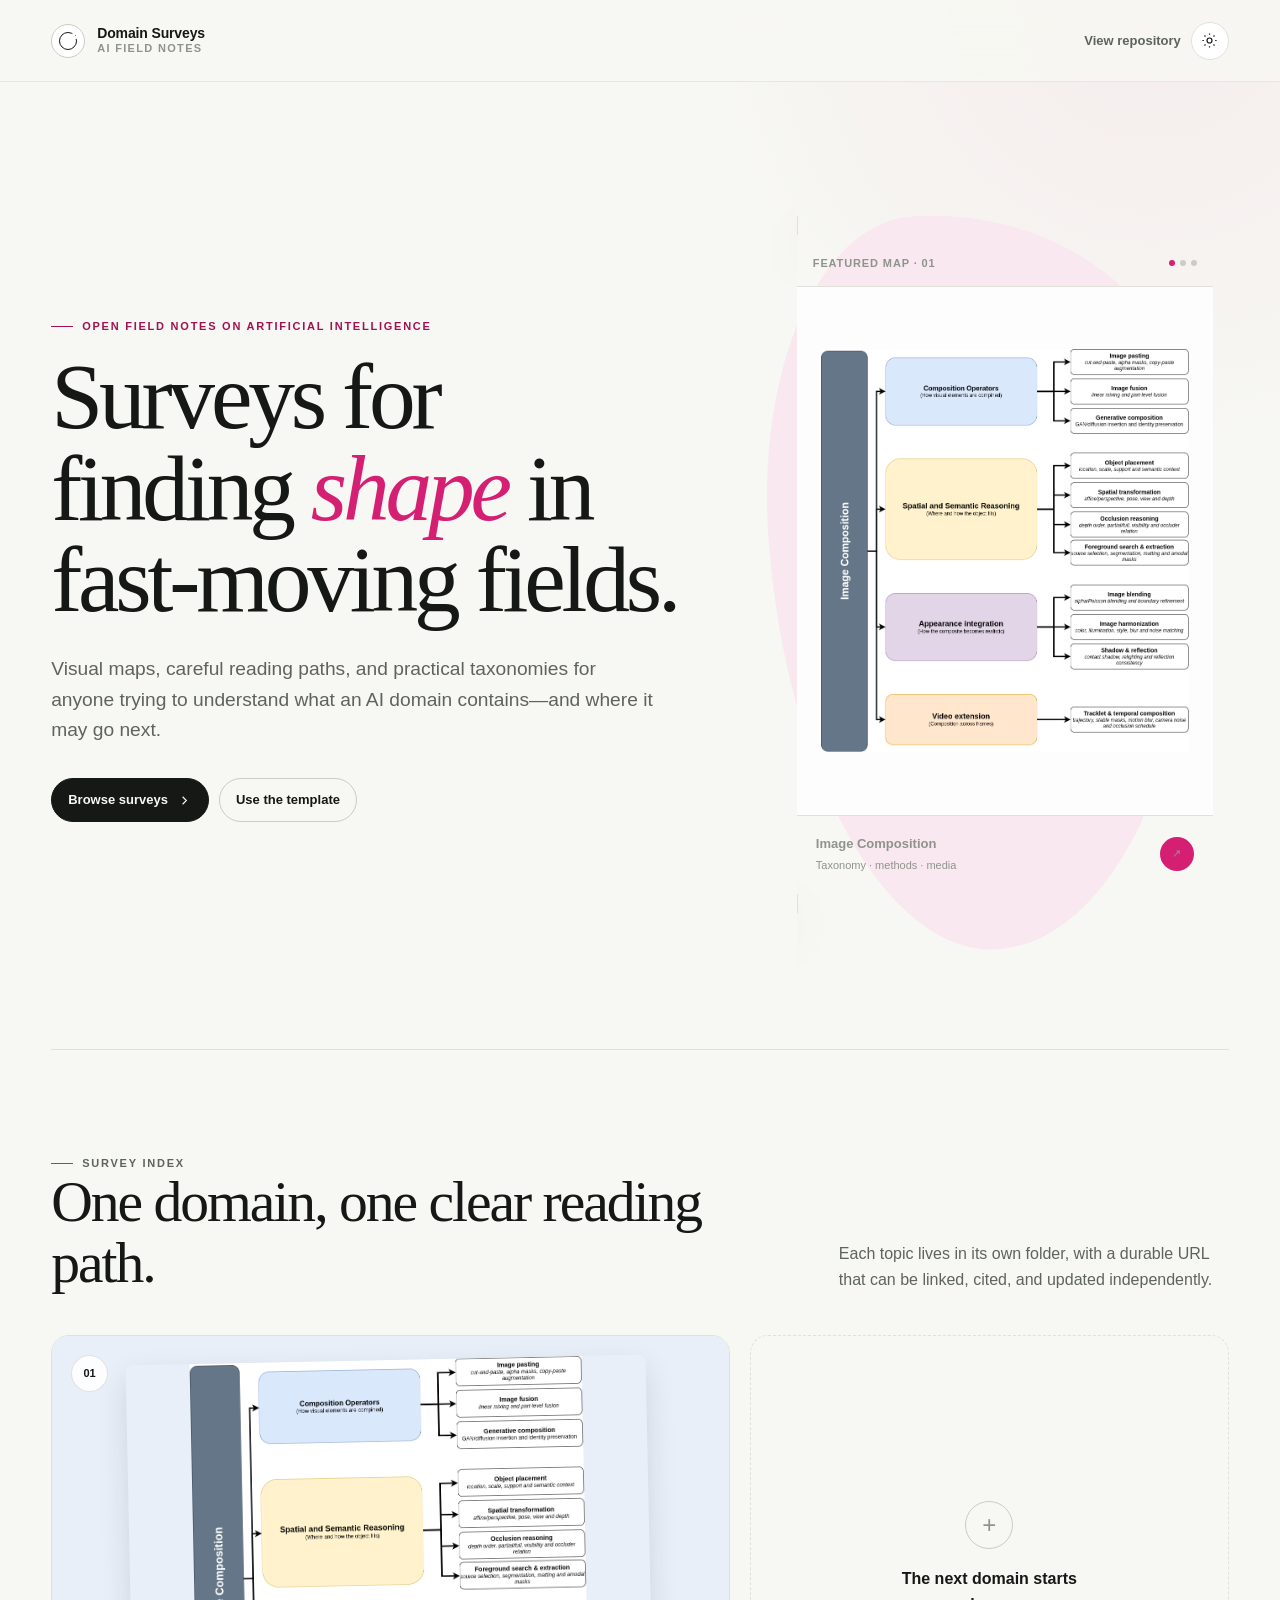
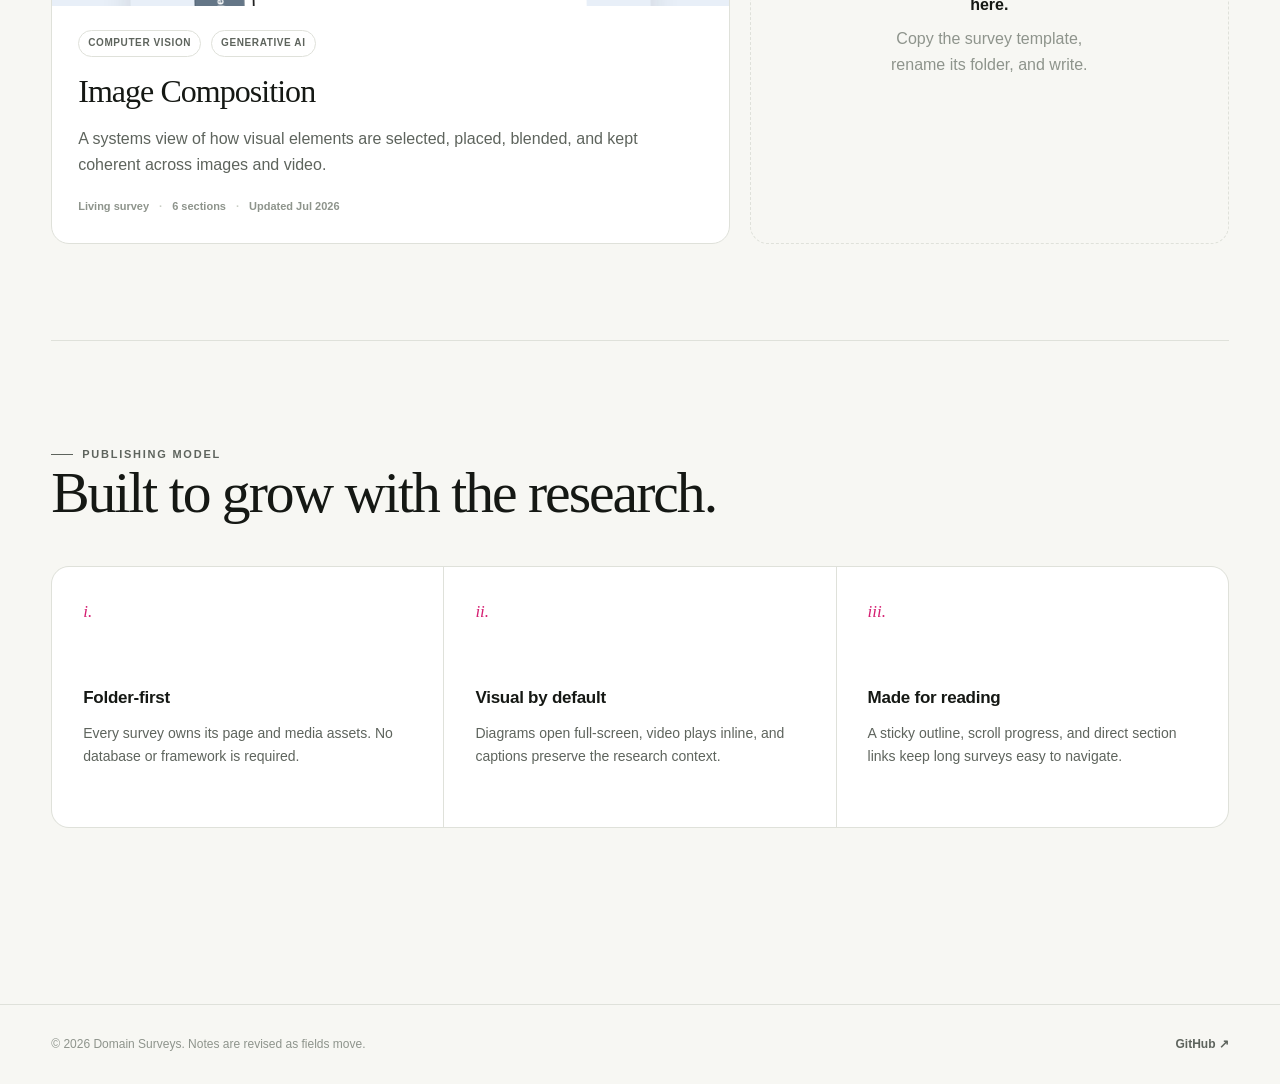
==== index.html @ 639c8f24 "Build visual survey site with GitHub Pages" ====
<!doctype html>
<html lang="en">
  <head>
    <meta charset="utf-8" />
    <meta name="viewport" content="width=device-width, initial-scale=1" />
    <meta
      name="description"
      content="Living visual surveys of fast-moving fields in artificial intelligence."
    />
    <meta name="theme-color" content="#f7f7f3" />
    <title>Domain Surveys — Visual field notes on AI</title>
    <link rel="icon" href="./assets/favicon.svg" type="image/svg+xml" />
    <link rel="stylesheet" href="./assets/styles.css" />
    <script>
      (() => {
        const saved = localStorage.getItem("domain-surveys-theme");
        const theme =
          saved || (matchMedia("(prefers-color-scheme: dark)").matches ? "dark" : "light");
        document.documentElement.dataset.theme = theme;
      })();
    </script>
  </head>
  <body>
    <a class="skip-link" href="#main">Skip to content</a>

    <header class="site-header">
      <a class="brand" href="./" aria-label="Domain Surveys home">
        <span class="brand-mark" aria-hidden="true"></span>
        <span class="brand-copy">
          <span>Domain Surveys</span>
          <span>AI field notes</span>
        </span>
      </a>
      <div class="header-actions">
        <a
          class="header-link"
          href="https://github.com/khengyun/domain-surveys"
          target="_blank"
          rel="noreferrer"
          >View repository</a
        >
        <button class="icon-button" type="button" data-theme-toggle aria-label="Switch theme">
          <svg
            class="theme-icon-sun"
            aria-hidden="true"
            viewBox="0 0 24 24"
            fill="none"
            stroke="currentColor"
            stroke-width="1.7"
          >
            <circle cx="12" cy="12" r="3.5"></circle>
            <path d="M12 2v2M12 20v2M4.93 4.93l1.42 1.42M17.65 17.65l1.42 1.42M2 12h2M20 12h2M4.93 19.07l1.42-1.42M17.65 6.35l1.42-1.42"></path>
          </svg>
          <svg
            class="theme-icon-moon"
            aria-hidden="true"
            viewBox="0 0 24 24"
            fill="none"
            stroke="currentColor"
            stroke-width="1.7"
          >
            <path d="M20 15.2A8.4 8.4 0 0 1 8.8 4a8.5 8.5 0 1 0 11.2 11.2Z"></path>
          </svg>
        </button>
      </div>
    </header>

    <main class="home-main" id="main">
      <section class="home-hero" aria-labelledby="hero-title">
        <div class="hero-copy">
          <p class="eyebrow">Open field notes on artificial intelligence</p>
          <h1 id="hero-title">Surveys for finding <em>shape</em> in fast-moving fields.</h1>
          <p>
            Visual maps, careful reading paths, and practical taxonomies for anyone trying to
            understand what an AI domain contains—and where it may go next.
          </p>
          <div class="hero-actions">
            <a class="button" href="#surveys">
              Browse surveys
              <svg
                aria-hidden="true"
                viewBox="0 0 24 24"
                fill="none"
                stroke="currentColor"
                stroke-width="1.8"
              >
                <path d="m9 18 6-6-6-6"></path>
              </svg>
            </a>
            <a class="button secondary" href="./survey-template/">Use the template</a>
          </div>
        </div>

        <div class="hero-preview" aria-label="Featured survey preview">
          <a class="preview-card" href="./image-composition/">
            <div class="preview-toolbar">
              <span>Featured map · 01</span>
              <span class="preview-dots" aria-hidden="true"><span></span><span></span><span></span></span>
            </div>
            <div class="preview-image">
              <img
                src="./image-composition/assets/image-composition-taxonomy.png"
                alt="Taxonomy diagram for the image composition survey"
                width="875"
                height="958"
              />
            </div>
            <div class="preview-caption">
              <span>
                <strong>Image Composition</strong>
                <span>Taxonomy · methods · media</span>
              </span>
              <span class="circle-arrow" aria-hidden="true">↗</span>
            </div>
          </a>
        </div>
      </section>

      <section class="catalog-section" id="surveys" aria-labelledby="catalog-title">
        <div class="section-heading">
          <div>
            <p class="eyebrow">Survey index</p>
            <h2 id="catalog-title">One domain, one clear reading path.</h2>
          </div>
          <p>
            Each topic lives in its own folder, with a durable URL that can be linked, cited, and
            updated independently.
          </p>
        </div>

        <div class="survey-grid">
          <article class="survey-card">
            <a class="survey-card-link" href="./image-composition/">
              <div class="card-visual">
                <span class="card-number">01</span>
                <img
                  src="./image-composition/assets/image-composition-taxonomy.png"
                  alt=""
                  width="875"
                  height="958"
                  loading="lazy"
                />
              </div>
              <div class="card-copy">
                <div class="tag-row">
                  <span class="tag">Computer vision</span>
                  <span class="tag">Generative AI</span>
                </div>
                <h3>Image Composition</h3>
                <p>
                  A systems view of how visual elements are selected, placed, blended, and kept
                  coherent across images and video.
                </p>
                <div class="card-meta">
                  <span>Living survey</span>
                  <span>6 sections</span>
                  <span>Updated Jul 2026</span>
                </div>
              </div>
            </a>
          </article>

          <article class="survey-card is-ghost">
            <div class="ghost-inner">
              <span class="ghost-plus" aria-hidden="true">+</span>
              <strong>The next domain starts here.</strong>
              <span>Copy the survey template, rename its folder, and write.</span>
            </div>
          </article>
        </div>
      </section>

      <section class="principles-section" aria-labelledby="principles-title">
        <div class="section-heading">
          <div>
            <p class="eyebrow">Publishing model</p>
            <h2 id="principles-title">Built to grow with the research.</h2>
          </div>
        </div>
        <div class="principle-grid">
          <article class="principle">
            <span class="principle-index">i.</span>
            <h3>Folder-first</h3>
            <p>
              Every survey owns its page and media assets. No database or framework is required.
            </p>
          </article>
          <article class="principle">
            <span class="principle-index">ii.</span>
            <h3>Visual by default</h3>
            <p>
              Diagrams open full-screen, video plays inline, and captions preserve the research
              context.
            </p>
          </article>
          <article class="principle">
            <span class="principle-index">iii.</span>
            <h3>Made for reading</h3>
            <p>
              A sticky outline, scroll progress, and direct section links keep long surveys easy
              to navigate.
            </p>
          </article>
        </div>
      </section>
    </main>

    <footer class="site-footer">
      <p>© <span data-current-year></span> Domain Surveys. Notes are revised as fields move.</p>
      <a href="https://github.com/khengyun/domain-surveys">GitHub ↗</a>
    </footer>

    <script src="./assets/site.js"></script>
  </body>
</html>
---- assets/styles.css ----
:root {
  --paper: #f7f7f3;
  --paper-raised: #ffffff;
  --ink: #151814;
  --ink-soft: #5e645d;
  --ink-faint: #8e948c;
  --line: #dfe1da;
  --line-strong: #c9cdc4;
  --accent: #d51f72;
  --accent-soft: #f9e8f0;
  --accent-ink: #9f1352;
  --moss: #2f5e4b;
  --moss-soft: #e8f0eb;
  --amber: #aa6a18;
  --amber-soft: #f8efdf;
  --violet: #685187;
  --violet-soft: #eee9f4;
  --blue: #3d6697;
  --blue-soft: #e8eff8;
  --shadow: 0 22px 60px rgba(32, 35, 29, 0.08);
  --shadow-small: 0 8px 26px rgba(32, 35, 29, 0.07);
  --radius-small: 10px;
  --radius-medium: 18px;
  --radius-large: 28px;
  --page-gutter: clamp(20px, 4vw, 64px);
  --font-sans: Inter, ui-sans-serif, -apple-system, BlinkMacSystemFont, "Segoe UI", sans-serif;
  --font-serif: "Iowan Old Style", "Palatino Linotype", "Book Antiqua", Palatino, Georgia, serif;
  color-scheme: light;
}

[data-theme="dark"] {
  --paper: #111310;
  --paper-raised: #191c18;
  --ink: #eff1ea;
  --ink-soft: #b2b8ae;
  --ink-faint: #858c82;
  --line: #30342e;
  --line-strong: #434940;
  --accent: #ff5da6;
  --accent-soft: #3b1b2a;
  --accent-ink: #ff8fbe;
  --moss: #9ac8ae;
  --moss-soft: #203229;
  --amber: #e8b96d;
  --amber-soft: #382c19;
  --violet: #c4ade2;
  --violet-soft: #2e2737;
  --blue: #9bbce4;
  --blue-soft: #202e40;
  --shadow: 0 22px 60px rgba(0, 0, 0, 0.24);
  --shadow-small: 0 8px 26px rgba(0, 0, 0, 0.2);
  color-scheme: dark;
}

*,
*::before,
*::after {
  box-sizing: border-box;
}

html {
  scroll-behavior: smooth;
  scroll-padding-top: 104px;
}

body {
  min-width: 320px;
  margin: 0;
  background:
    radial-gradient(circle at 90% 0%, color-mix(in srgb, var(--accent) 5%, transparent) 0, transparent 28rem),
    var(--paper);
  color: var(--ink);
  font-family: var(--font-sans);
  font-size: 16px;
  line-height: 1.65;
  text-rendering: optimizeLegibility;
  -webkit-font-smoothing: antialiased;
}

body.is-locked {
  overflow: hidden;
}

a {
  color: inherit;
  text-decoration-thickness: 1px;
  text-underline-offset: 0.2em;
}

button,
input {
  font: inherit;
}

button {
  color: inherit;
}

img,
video {
  display: block;
  max-width: 100%;
}

::selection {
  background: var(--accent);
  color: #fff;
}

.skip-link {
  position: fixed;
  z-index: 200;
  top: 12px;
  left: 12px;
  padding: 8px 12px;
  transform: translateY(-160%);
  border-radius: 8px;
  background: var(--ink);
  color: var(--paper);
  text-decoration: none;
}

.skip-link:focus {
  transform: translateY(0);
}

.reading-progress {
  position: fixed;
  z-index: 120;
  top: 0;
  left: 0;
  width: 100%;
  height: 3px;
  background: transparent;
  pointer-events: none;
}

.reading-progress span {
  display: block;
  width: 0;
  height: 100%;
  background: var(--accent);
  transition: width 80ms linear;
}

.site-header {
  position: relative;
  z-index: 100;
  display: flex;
  min-height: 82px;
  align-items: center;
  justify-content: space-between;
  gap: 24px;
  padding: 16px var(--page-gutter);
  border-bottom: 1px solid color-mix(in srgb, var(--line) 76%, transparent);
  background: color-mix(in srgb, var(--paper) 88%, transparent);
  backdrop-filter: blur(18px);
}

.site-header.is-sticky {
  position: sticky;
  top: 0;
}

.brand {
  display: inline-flex;
  align-items: center;
  gap: 12px;
  color: var(--ink);
  font-size: 14px;
  font-weight: 750;
  letter-spacing: -0.01em;
  line-height: 1.05;
  text-decoration: none;
}

.brand-mark {
  position: relative;
  width: 34px;
  height: 34px;
  flex: 0 0 34px;
  border: 1px solid var(--line-strong);
  border-radius: 50%;
  background: var(--paper-raised);
}

.brand-mark::before,
.brand-mark::after {
  position: absolute;
  content: "";
}

.brand-mark::before {
  inset: 7px;
  border: 1px solid var(--ink);
  border-radius: 50%;
}

.brand-mark::after {
  top: 7px;
  right: 5px;
  width: 7px;
  height: 7px;
  border: 3px solid var(--paper-raised);
  border-radius: 50%;
  background: var(--accent);
}

.brand-copy {
  display: grid;
  gap: 2px;
}

.brand-copy span:last-child {
  color: var(--ink-faint);
  font-size: 11px;
  font-weight: 600;
  letter-spacing: 0.12em;
  text-transform: uppercase;
}

.header-actions,
.hero-actions,
.media-actions,
.card-meta,
.article-meta,
.tag-row {
  display: flex;
  flex-wrap: wrap;
  align-items: center;
  gap: 10px;
}

.header-link {
  color: var(--ink-soft);
  font-size: 13px;
  font-weight: 650;
  text-decoration: none;
}

.header-link:hover {
  color: var(--ink);
}

.icon-button {
  display: inline-grid;
  width: 38px;
  height: 38px;
  place-items: center;
  border: 1px solid var(--line);
  border-radius: 50%;
  background: var(--paper-raised);
  cursor: pointer;
  transition:
    border-color 180ms ease,
    transform 180ms ease;
}

.icon-button:hover {
  transform: translateY(-1px);
  border-color: var(--line-strong);
}

.icon-button svg {
  width: 17px;
  height: 17px;
}

.theme-icon-moon {
  display: none;
}

[data-theme="dark"] .theme-icon-sun {
  display: none;
}

[data-theme="dark"] .theme-icon-moon {
  display: block;
}

.button {
  display: inline-flex;
  min-height: 44px;
  align-items: center;
  justify-content: center;
  gap: 9px;
  padding: 10px 16px;
  border: 1px solid var(--ink);
  border-radius: 999px;
  background: var(--ink);
  color: var(--paper);
  font-size: 13px;
  font-weight: 700;
  text-decoration: none;
  transition:
    transform 180ms ease,
    box-shadow 180ms ease;
}

.button:hover {
  transform: translateY(-2px);
  box-shadow: var(--shadow-small);
}

.button.secondary {
  border-color: var(--line-strong);
  background: transparent;
  color: var(--ink);
  box-shadow: none;
}

.button.compact {
  min-height: 36px;
  padding: 7px 12px;
  font-size: 12px;
}

.button svg {
  width: 15px;
  height: 15px;
}

.eyebrow {
  display: inline-flex;
  align-items: center;
  gap: 9px;
  margin: 0 0 16px;
  color: var(--accent-ink);
  font-size: 11px;
  font-weight: 800;
  letter-spacing: 0.16em;
  text-transform: uppercase;
}

.eyebrow::before {
  width: 22px;
  height: 1px;
  background: currentColor;
  content: "";
}

.home-main {
  width: min(1380px, 100%);
  margin: 0 auto;
  padding: 0 var(--page-gutter) 80px;
}

.home-hero {
  display: grid;
  min-height: min(700px, calc(100vh - 82px));
  grid-template-columns: minmax(0, 1.05fr) minmax(420px, 0.75fr);
  align-items: center;
  gap: clamp(48px, 8vw, 120px);
  padding: clamp(64px, 9vw, 130px) 0;
}

.hero-copy h1,
.article-title {
  margin: 0;
  font-family: var(--font-serif);
  font-weight: 500;
  letter-spacing: -0.045em;
  line-height: 0.98;
}

.hero-copy h1 {
  max-width: 820px;
  font-size: clamp(56px, 7.3vw, 106px);
}

.hero-copy h1 em {
  color: var(--accent);
  font-weight: 500;
}

.hero-copy > p:not(.eyebrow) {
  max-width: 610px;
  margin: 28px 0 32px;
  color: var(--ink-soft);
  font-size: clamp(17px, 1.5vw, 21px);
  line-height: 1.6;
}

.hero-preview {
  position: relative;
  padding: 16px;
}

.hero-preview::before {
  position: absolute;
  z-index: -1;
  inset: 2% 5% -2% -2%;
  border-radius: 38% 62% 54% 46% / 42% 33% 67% 58%;
  background: var(--accent-soft);
  content: "";
  transform: rotate(-4deg);
}

.preview-card {
  position: relative;
  overflow: hidden;
  border: 1px solid var(--line);
  border-radius: var(--radius-large);
  background: var(--paper-raised);
  box-shadow: var(--shadow);
  text-decoration: none;
}

.preview-toolbar {
  display: flex;
  align-items: center;
  justify-content: space-between;
  padding: 14px 16px;
  border-bottom: 1px solid var(--line);
  color: var(--ink-faint);
  font-size: 11px;
  font-weight: 700;
  letter-spacing: 0.08em;
  text-transform: uppercase;
}

.preview-dots {
  display: flex;
  gap: 5px;
}

.preview-dots span {
  width: 6px;
  height: 6px;
  border-radius: 50%;
  background: var(--line-strong);
}

.preview-dots span:first-child {
  background: var(--accent);
}

.preview-image {
  display: grid;
  min-height: 410px;
  place-items: center;
  padding: 24px;
  background: #fdfdfd;
}

.preview-image img {
  width: 100%;
  max-height: 480px;
  object-fit: contain;
}

.preview-caption {
  display: flex;
  align-items: center;
  justify-content: space-between;
  gap: 18px;
  padding: 17px 19px;
  border-top: 1px solid var(--line);
}

.preview-caption strong {
  display: block;
  margin-bottom: 2px;
  font-size: 13px;
}

.preview-caption span {
  color: var(--ink-faint);
  font-size: 11px;
}

.circle-arrow {
  display: grid;
  width: 34px;
  height: 34px;
  flex: 0 0 34px;
  place-items: center;
  border-radius: 50%;
  background: var(--accent);
  color: white;
}

.catalog-section,
.principles-section {
  padding: 96px 0;
  border-top: 1px solid var(--line);
}

.section-heading {
  display: flex;
  align-items: end;
  justify-content: space-between;
  gap: 32px;
  margin-bottom: 42px;
}

.section-heading h2 {
  max-width: 760px;
  margin: 0;
  font-family: var(--font-serif);
  font-size: clamp(36px, 4.5vw, 62px);
  font-weight: 500;
  letter-spacing: -0.035em;
  line-height: 1.05;
}

.section-heading p {
  max-width: 390px;
  margin: 0;
  color: var(--ink-soft);
}

.survey-grid {
  display: grid;
  grid-template-columns: repeat(12, minmax(0, 1fr));
  gap: 20px;
}

.survey-card {
  grid-column: span 7;
  min-height: 430px;
  overflow: hidden;
  border: 1px solid var(--line);
  border-radius: var(--radius-medium);
  background: var(--paper-raised);
  transition:
    border-color 180ms ease,
    transform 180ms ease,
    box-shadow 180ms ease;
}

.survey-card:hover {
  transform: translateY(-4px);
  border-color: var(--line-strong);
  box-shadow: var(--shadow-small);
}

.survey-card.is-ghost {
  display: grid;
  grid-column: span 5;
  place-items: center;
  border-style: dashed;
  background: transparent;
  color: var(--ink-faint);
  text-align: center;
}

.survey-card-link {
  display: grid;
  height: 100%;
  grid-template-rows: minmax(235px, 1fr) auto;
  color: inherit;
  text-decoration: none;
}

.card-visual {
  position: relative;
  overflow: hidden;
  min-height: 270px;
  padding: 28px;
  background: var(--blue-soft);
}

.card-visual img {
  position: absolute;
  top: 24px;
  left: 50%;
  width: min(82%, 520px);
  height: auto;
  max-height: 430px;
  border-radius: 7px;
  object-fit: contain;
  box-shadow: 0 12px 30px rgba(24, 29, 24, 0.12);
  transform: translateX(-50%) rotate(-1.2deg);
  transition: transform 400ms ease;
}

.survey-card:hover .card-visual img {
  transform: translateX(-50%) rotate(0deg) scale(1.015);
}

.card-number {
  position: absolute;
  z-index: 2;
  top: 19px;
  left: 19px;
  display: grid;
  width: 37px;
  height: 37px;
  place-items: center;
  border: 1px solid color-mix(in srgb, var(--ink) 12%, transparent);
  border-radius: 50%;
  background: color-mix(in srgb, var(--paper-raised) 88%, transparent);
  font-size: 11px;
  font-weight: 800;
  backdrop-filter: blur(8px);
}

.card-copy {
  padding: 24px 26px 27px;
}

.card-copy h3 {
  margin: 8px 0 8px;
  font-family: var(--font-serif);
  font-size: clamp(27px, 2.5vw, 38px);
  font-weight: 500;
  letter-spacing: -0.03em;
}

.card-copy p {
  max-width: 620px;
  margin: 0 0 19px;
  color: var(--ink-soft);
}

.tag {
  display: inline-flex;
  min-height: 26px;
  align-items: center;
  padding: 4px 9px;
  border: 1px solid var(--line);
  border-radius: 999px;
  color: var(--ink-soft);
  font-size: 10px;
  font-weight: 750;
  letter-spacing: 0.06em;
  text-transform: uppercase;
}

.card-meta {
  color: var(--ink-faint);
  font-size: 11px;
  font-weight: 650;
}

.card-meta span + span::before,
.article-meta span + span::before {
  margin-right: 10px;
  color: var(--line-strong);
  content: "·";
}

.ghost-inner {
  max-width: 280px;
  padding: 40px;
}

.ghost-plus {
  display: grid;
  width: 48px;
  height: 48px;
  margin: 0 auto 17px;
  place-items: center;
  border: 1px solid var(--line-strong);
  border-radius: 50%;
  font-size: 24px;
}

.ghost-inner strong {
  display: block;
  margin-bottom: 7px;
  color: var(--ink);
}

.principle-grid {
  display: grid;
  grid-template-columns: repeat(3, 1fr);
  gap: 1px;
  overflow: hidden;
  border: 1px solid var(--line);
  border-radius: var(--radius-medium);
  background: var(--line);
}

.principle {
  min-height: 260px;
  padding: 31px;
  background: var(--paper-raised);
}

.principle-index {
  color: var(--accent);
  font-family: var(--font-serif);
  font-size: 17px;
  font-style: italic;
}

.principle h3 {
  margin: 58px 0 10px;
  font-size: 17px;
  letter-spacing: -0.015em;
}

.principle p {
  margin: 0;
  color: var(--ink-soft);
  font-size: 14px;
}

.site-footer {
  display: flex;
  align-items: center;
  justify-content: space-between;
  gap: 24px;
  padding: 30px var(--page-gutter);
  border-top: 1px solid var(--line);
  color: var(--ink-faint);
  font-size: 12px;
}

.site-footer p {
  margin: 0;
}

.site-footer a {
  color: var(--ink-soft);
  font-weight: 650;
  text-decoration: none;
}

/* Survey article */
.survey-shell {
  display: grid;
  width: min(1480px, 100%);
  grid-template-columns: 260px minmax(0, 840px);
  justify-content: center;
  gap: clamp(48px, 7vw, 110px);
  margin: 0 auto;
  padding: 0 var(--page-gutter) 96px;
}

.survey-rail {
  position: sticky;
  top: 112px;
  align-self: start;
  height: calc(100vh - 136px);
  padding: 38px 0 28px;
}

.rail-back {
  display: inline-flex;
  align-items: center;
  gap: 8px;
  margin-bottom: 44px;
  color: var(--ink-soft);
  font-size: 12px;
  font-weight: 700;
  text-decoration: none;
}

.rail-back:hover {
  color: var(--ink);
}

.rail-kicker {
  margin: 0 0 6px 15px;
  color: var(--accent);
  font-size: 10px;
  font-weight: 850;
  letter-spacing: 0.14em;
  text-transform: uppercase;
}

.rail-title {
  margin: 0 0 28px 15px;
  font-family: var(--font-serif);
  font-size: 21px;
  font-weight: 500;
  line-height: 1.15;
}

.rail-nav {
  position: relative;
  display: grid;
  gap: 4px;
  padding-left: 15px;
}

.rail-nav::before {
  position: absolute;
  top: 4px;
  bottom: 4px;
  left: 0;
  width: 1px;
  background: var(--line);
  content: "";
}

.rail-nav a {
  position: relative;
  display: block;
  padding: 7px 8px 7px 0;
  color: var(--ink-faint);
  font-size: 12px;
  font-weight: 580;
  line-height: 1.35;
  text-decoration: none;
  transition:
    color 150ms ease,
    transform 150ms ease;
}

.rail-nav a::before {
  position: absolute;
  top: 3px;
  bottom: 3px;
  left: -15px;
  width: 1px;
  background: transparent;
  content: "";
}

.rail-nav a:hover {
  color: var(--ink);
  transform: translateX(2px);
}

.rail-nav a.is-active {
  color: var(--accent);
  font-weight: 760;
}

.rail-nav a.is-active::before {
  width: 2px;
  background: var(--accent);
}

.rail-status {
  position: absolute;
  bottom: 24px;
  left: 15px;
  display: flex;
  align-items: center;
  gap: 8px;
  color: var(--ink-faint);
  font-size: 10px;
  font-weight: 700;
  letter-spacing: 0.08em;
  text-transform: uppercase;
}

.rail-status::before {
  width: 6px;
  height: 6px;
  border-radius: 50%;
  background: #44a36f;
  box-shadow: 0 0 0 4px color-mix(in srgb, #44a36f 15%, transparent);
  content: "";
}

.survey-article {
  min-width: 0;
  padding-top: clamp(68px, 8vw, 118px);
}

.article-header {
  margin-bottom: 78px;
}

.article-title {
  max-width: 820px;
  font-size: clamp(56px, 7vw, 96px);
}

.article-lede {
  max-width: 690px;
  margin: 30px 0 27px;
  color: var(--ink-soft);
  font-family: var(--font-serif);
  font-size: clamp(20px, 2vw, 27px);
  line-height: 1.5;
}

.article-meta {
  color: var(--ink-faint);
  font-size: 11px;
  font-weight: 650;
}

.article-section {
  padding: 74px 0;
  border-top: 1px solid var(--line);
}

.article-section:first-of-type {
  border-top: 0;
}

.section-label {
  display: flex;
  align-items: center;
  justify-content: space-between;
  gap: 20px;
  margin-bottom: 22px;
  color: var(--accent);
  font-size: 10px;
  font-weight: 850;
  letter-spacing: 0.16em;
  text-transform: uppercase;
}

.section-label span:last-child {
  color: var(--ink-faint);
  font-weight: 650;
}

.article-section h2 {
  max-width: 700px;
  margin: 0 0 24px;
  font-family: var(--font-serif);
  font-size: clamp(35px, 4vw, 54px);
  font-weight: 500;
  letter-spacing: -0.035em;
  line-height: 1.08;
}

.article-section > p,
.article-section > .prose p {
  max-width: 735px;
  color: var(--ink-soft);
  font-size: 17px;
  line-height: 1.78;
}

.article-section p a {
  color: var(--ink);
  font-weight: 650;
  text-decoration-color: var(--accent);
}

.abstract-box {
  position: relative;
  max-width: 760px;
  margin-top: 38px;
  padding: 26px 29px 27px 31px;
  overflow: hidden;
  border: 1px solid var(--line);
  border-radius: var(--radius-small);
  background: var(--paper-raised);
}

.abstract-box::before {
  position: absolute;
  top: 0;
  bottom: 0;
  left: 0;
  width: 3px;
  background: var(--accent);
  content: "";
}

.abstract-box strong {
  display: block;
  margin-bottom: 8px;
  font-size: 12px;
  letter-spacing: 0.04em;
  text-transform: uppercase;
}

.abstract-box p {
  margin: 0;
  color: var(--ink-soft);
}

.scope-grid,
.taxonomy-grid {
  display: grid;
  grid-template-columns: repeat(2, minmax(0, 1fr));
  gap: 12px;
  margin-top: 36px;
}

.scope-card,
.taxonomy-card {
  border: 1px solid var(--line);
  border-radius: 14px;
  background: var(--paper-raised);
}

.scope-card {
  padding: 23px;
}

.scope-card svg {
  width: 20px;
  height: 20px;
  margin-bottom: 32px;
  color: var(--accent);
}

.scope-card h3,
.taxonomy-card h3 {
  margin: 0 0 7px;
  font-size: 15px;
  letter-spacing: -0.01em;
}

.scope-card p,
.taxonomy-card p {
  margin: 0;
  color: var(--ink-soft);
  font-size: 13px;
  line-height: 1.6;
}

.taxonomy-card {
  position: relative;
  min-height: 205px;
  padding: 24px;
  overflow: hidden;
}

.taxonomy-card::after {
  position: absolute;
  right: -28px;
  bottom: -28px;
  width: 96px;
  height: 96px;
  border: 1px solid currentColor;
  border-radius: 50%;
  content: "";
  opacity: 0.12;
}

.taxonomy-card .taxonomy-number {
  display: grid;
  width: 29px;
  height: 29px;
  place-items: center;
  margin-bottom: 37px;
  border: 1px solid currentColor;
  border-radius: 50%;
  font-family: var(--font-serif);
  font-size: 12px;
  font-style: italic;
}

.taxonomy-card.blue {
  background: var(--blue-soft);
  color: var(--blue);
}

.taxonomy-card.amber {
  background: var(--amber-soft);
  color: var(--amber);
}

.taxonomy-card.violet {
  background: var(--violet-soft);
  color: var(--violet);
}

.taxonomy-card.moss {
  background: var(--moss-soft);
  color: var(--moss);
}

.taxonomy-card h3 {
  color: var(--ink);
}

.taxonomy-card p {
  color: var(--ink-soft);
}

.media-frame {
  overflow: hidden;
  margin: 38px 0 0;
  border: 1px solid var(--line);
  border-radius: var(--radius-medium);
  background: var(--paper-raised);
  box-shadow: var(--shadow-small);
}

.media-toolbar {
  display: flex;
  min-height: 50px;
  align-items: center;
  justify-content: space-between;
  gap: 20px;
  padding: 10px 13px 10px 18px;
  border-bottom: 1px solid var(--line);
}

.media-title {
  display: flex;
  align-items: center;
  gap: 9px;
  min-width: 0;
  color: var(--ink-soft);
  font-size: 11px;
  font-weight: 700;
}

.media-title span:first-child {
  width: 7px;
  height: 7px;
  flex: 0 0 7px;
  border-radius: 50%;
  background: var(--accent);
}

.media-title span:last-child {
  overflow: hidden;
  text-overflow: ellipsis;
  white-space: nowrap;
}

.media-actions {
  flex-wrap: nowrap;
}

.media-canvas {
  display: grid;
  width: 100%;
  min-height: 360px;
  place-items: center;
  padding: clamp(18px, 4vw, 42px);
  overflow: auto;
  border: 0;
  border-radius: 0;
  background:
    linear-gradient(45deg, #f2f2ef 25%, transparent 25%),
    linear-gradient(-45deg, #f2f2ef 25%, transparent 25%),
    linear-gradient(45deg, transparent 75%, #f2f2ef 75%),
    linear-gradient(-45deg, transparent 75%, #f2f2ef 75%),
    #fafaf8;
  background-position: 0 0, 0 8px, 8px -8px, -8px 0;
  background-size: 16px 16px;
  cursor: zoom-in;
}

[data-theme="dark"] .media-canvas {
  background:
    linear-gradient(45deg, #20231f 25%, transparent 25%),
    linear-gradient(-45deg, #20231f 25%, transparent 25%),
    linear-gradient(45deg, transparent 75%, #20231f 75%),
    linear-gradient(-45deg, transparent 75%, #20231f 75%),
    #181b17;
  background-position: 0 0, 0 8px, 8px -8px, -8px 0;
  background-size: 16px 16px;
}

.media-canvas img {
  width: min(100%, 780px);
  height: auto;
  border: 1px solid rgba(0, 0, 0, 0.12);
  background: white;
  box-shadow: 0 12px 36px rgba(22, 25, 20, 0.12);
}

.media-frame figcaption,
.video-frame figcaption {
  padding: 17px 20px 18px;
  border-top: 1px solid var(--line);
  color: var(--ink-faint);
  font-size: 11px;
  line-height: 1.55;
}

.media-frame figcaption strong,
.video-frame figcaption strong {
  color: var(--ink-soft);
}

.reading-note {
  display: grid;
  grid-template-columns: 32px 1fr;
  gap: 14px;
  max-width: 750px;
  margin-top: 28px;
  padding: 20px 22px;
  border-radius: 12px;
  background: var(--accent-soft);
  color: var(--accent-ink);
}

.reading-note svg {
  width: 20px;
  height: 20px;
  margin-top: 2px;
}

.reading-note p {
  margin: 0;
  font-size: 13px;
  line-height: 1.65;
}

.systems-table {
  width: 100%;
  margin-top: 38px;
  border-collapse: collapse;
  font-size: 13px;
}

.systems-table th,
.systems-table td {
  padding: 18px 13px;
  border-bottom: 1px solid var(--line);
  text-align: left;
  vertical-align: top;
}

.systems-table th {
  color: var(--ink-faint);
  font-size: 9px;
  font-weight: 850;
  letter-spacing: 0.12em;
  text-transform: uppercase;
}

.systems-table td:first-child {
  color: var(--ink);
  font-weight: 700;
}

.systems-table td {
  color: var(--ink-soft);
}

.video-frame {
  overflow: hidden;
  margin: 38px 0 0;
  border: 1px solid var(--line);
  border-radius: var(--radius-medium);
  background: var(--paper-raised);
  box-shadow: var(--shadow-small);
}

.video-frame video {
  width: 100%;
  max-height: 630px;
  background: #111;
  object-fit: contain;
}

.media-specs {
  display: flex;
  flex-wrap: wrap;
  gap: 8px;
  margin-top: 20px;
}

.media-specs span {
  padding: 5px 9px;
  border: 1px solid var(--line);
  border-radius: 999px;
  color: var(--ink-faint);
  font-size: 10px;
  font-weight: 700;
}

.reading-groups {
  display: grid;
  gap: 12px;
  margin-top: 38px;
}

.reading-group {
  display: grid;
  grid-template-columns: minmax(130px, 0.28fr) 1fr;
  gap: 22px;
  padding: 23px 0;
  border-bottom: 1px solid var(--line);
}

.reading-group h3 {
  margin: 0;
  font-size: 13px;
}

.reading-group ul {
  display: grid;
  gap: 8px;
  margin: 0;
  padding: 0;
  color: var(--ink-soft);
  font-size: 13px;
  list-style: none;
}

.reading-group li {
  position: relative;
  padding-left: 15px;
}

.reading-group li::before {
  position: absolute;
  top: 0.7em;
  left: 0;
  width: 4px;
  height: 4px;
  border-radius: 50%;
  background: var(--accent);
  content: "";
}

.article-end {
  margin-top: 70px;
  padding: 28px 0 0;
  border-top: 1px solid var(--line);
}

.article-end p {
  max-width: 620px;
  color: var(--ink-soft);
  font-family: var(--font-serif);
  font-size: 20px;
}

.lightbox {
  width: min(96vw, 1320px);
  height: min(94vh, 960px);
  padding: 0;
  overflow: hidden;
  border: 1px solid var(--line-strong);
  border-radius: var(--radius-medium);
  background: var(--paper-raised);
  color: var(--ink);
  box-shadow: 0 30px 100px rgba(0, 0, 0, 0.28);
}

.lightbox::backdrop {
  background: rgba(12, 13, 11, 0.76);
  backdrop-filter: blur(7px);
}

.lightbox-header {
  display: flex;
  min-height: 54px;
  align-items: center;
  justify-content: space-between;
  gap: 20px;
  padding: 10px 12px 10px 18px;
  border-bottom: 1px solid var(--line);
}

.lightbox-header strong {
  overflow: hidden;
  font-size: 12px;
  text-overflow: ellipsis;
  white-space: nowrap;
}

.lightbox-viewport {
  display: grid;
  height: calc(100% - 54px);
  place-items: center;
  padding: 28px;
  overflow: auto;
  background: #e9ebe6;
}

[data-theme="dark"] .lightbox-viewport {
  background: #0d0f0c;
}

.lightbox-viewport img {
  width: auto;
  max-width: 100%;
  max-height: 100%;
  transition: max-width 180ms ease;
  box-shadow: 0 8px 30px rgba(0, 0, 0, 0.18);
}

.lightbox.is-zoomed .lightbox-viewport {
  display: block;
}

.lightbox.is-zoomed .lightbox-viewport img {
  width: max-content;
  max-width: none;
  max-height: none;
  cursor: zoom-out;
}

.mobile-rail-toggle {
  display: none;
}

.not-found {
  display: grid;
  min-height: calc(100vh - 82px);
  place-items: center;
  padding: 48px 24px;
  text-align: center;
}

.not-found strong {
  color: var(--accent);
  font-family: var(--font-serif);
  font-size: clamp(100px, 22vw, 240px);
  font-weight: 500;
  letter-spacing: -0.08em;
  line-height: 0.8;
}

.not-found h1 {
  margin: 36px 0 8px;
  font-family: var(--font-serif);
  font-size: 36px;
  font-weight: 500;
}

.not-found p {
  margin: 0 0 24px;
  color: var(--ink-soft);
}

@media (max-width: 1080px) {
  .home-hero {
    grid-template-columns: 1fr 0.75fr;
    gap: 44px;
  }

  .survey-shell {
    grid-template-columns: 220px minmax(0, 760px);
    gap: 46px;
  }
}

@media (max-width: 860px) {
  .home-hero {
    min-height: auto;
    grid-template-columns: 1fr;
  }

  .hero-preview {
    width: min(620px, 100%);
    justify-self: center;
  }

  .preview-image {
    min-height: 330px;
  }

  .section-heading {
    align-items: start;
    flex-direction: column;
  }

  .survey-card,
  .survey-card.is-ghost {
    grid-column: 1 / -1;
  }

  .survey-card.is-ghost {
    min-height: 280px;
  }

  .survey-shell {
    display: block;
    padding-top: 0;
  }

  .survey-rail {
    position: fixed;
    z-index: 110;
    top: 82px;
    right: 0;
    bottom: 0;
    left: 0;
    display: none;
    height: auto;
    padding: 36px var(--page-gutter);
    overflow-y: auto;
    background: var(--paper);
  }

  .survey-rail.is-open {
    display: block;
  }

  .rail-back {
    margin-bottom: 32px;
  }

  .rail-status {
    position: static;
    margin: 36px 0 0 15px;
  }

  .mobile-rail-toggle {
    display: inline-flex;
  }

  .survey-article {
    padding-top: 70px;
  }

  .principle-grid {
    grid-template-columns: 1fr;
  }

  .principle {
    min-height: 230px;
  }
}

@media (max-width: 620px) {
  .site-header {
    min-height: 72px;
  }

  .header-link {
    display: none;
  }

  .brand-copy span:last-child {
    display: none;
  }

  .home-main {
    padding-bottom: 50px;
  }

  .home-hero {
    padding: 60px 0 74px;
  }

  .hero-copy h1 {
    font-size: clamp(50px, 15vw, 75px);
  }

  .hero-copy > p:not(.eyebrow) {
    margin-top: 22px;
    font-size: 16px;
  }

  .hero-actions .button {
    width: 100%;
  }

  .preview-card {
    border-radius: 18px;
  }

  .preview-image {
    min-height: 270px;
    padding: 16px;
  }

  .catalog-section,
  .principles-section {
    padding: 70px 0;
  }

  .survey-card {
    min-height: 390px;
  }

  .card-visual {
    min-height: 230px;
  }

  .card-copy {
    padding: 20px;
  }

  .site-footer {
    align-items: start;
    flex-direction: column;
  }

  .survey-rail {
    top: 72px;
  }

  .survey-shell {
    padding-right: 20px;
    padding-left: 20px;
  }

  .survey-article {
    padding-top: 55px;
  }

  .article-header {
    margin-bottom: 56px;
  }

  .article-title {
    font-size: clamp(49px, 15vw, 70px);
  }

  .article-lede {
    margin-top: 24px;
    font-size: 19px;
  }

  .article-section {
    padding: 58px 0;
  }

  .scope-grid,
  .taxonomy-grid {
    grid-template-columns: 1fr;
  }

  .media-toolbar {
    align-items: start;
    flex-direction: column;
  }

  .media-actions {
    width: 100%;
  }

  .media-actions .button {
    flex: 1;
  }

  .media-canvas {
    min-height: 260px;
    padding: 12px;
  }

  .systems-table {
    display: block;
    overflow-x: auto;
    white-space: nowrap;
  }

  .reading-group {
    grid-template-columns: 1fr;
    gap: 11px;
  }

  .lightbox {
    width: 100vw;
    height: 100vh;
    max-width: none;
    max-height: none;
    border: 0;
    border-radius: 0;
  }
}

@media (prefers-reduced-motion: reduce) {
  *,
  *::before,
  *::after {
    scroll-behavior: auto !important;
    transition-duration: 0.01ms !important;
    animation-duration: 0.01ms !important;
    animation-iteration-count: 1 !important;
  }
}
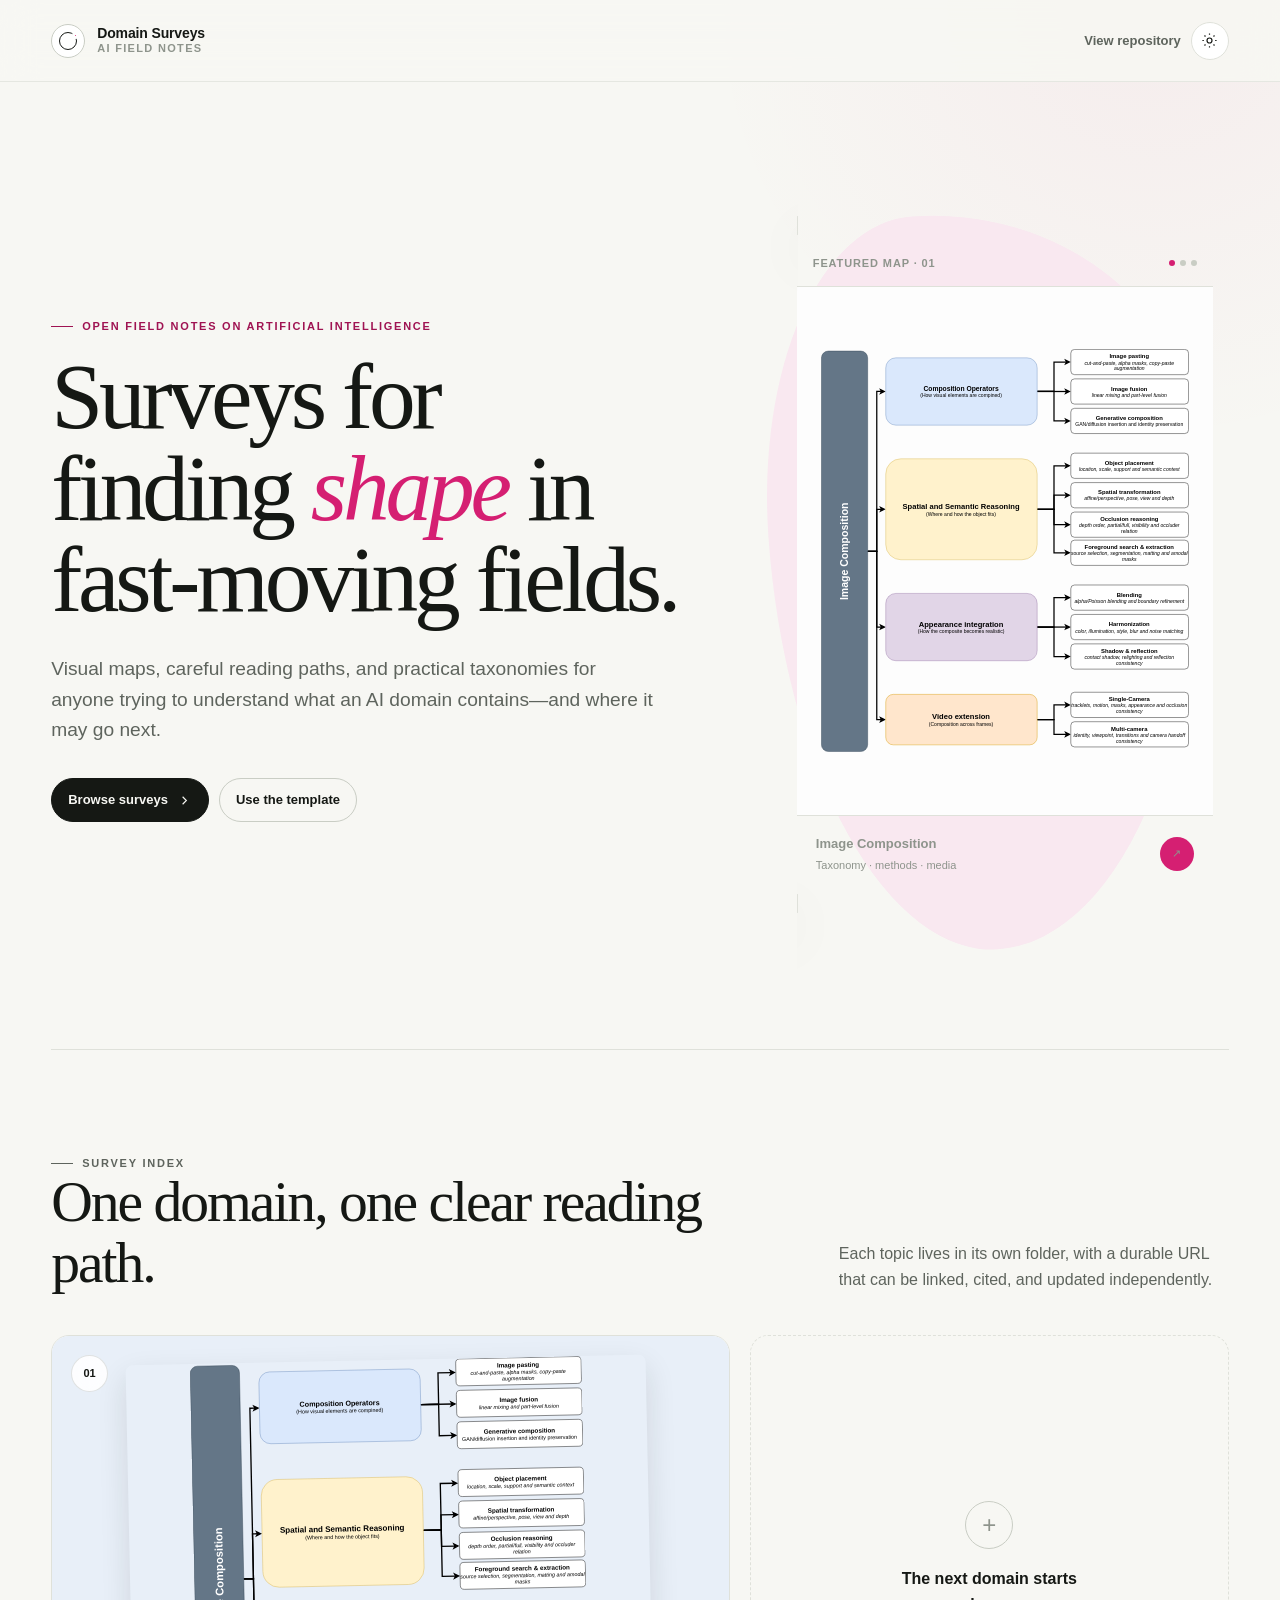
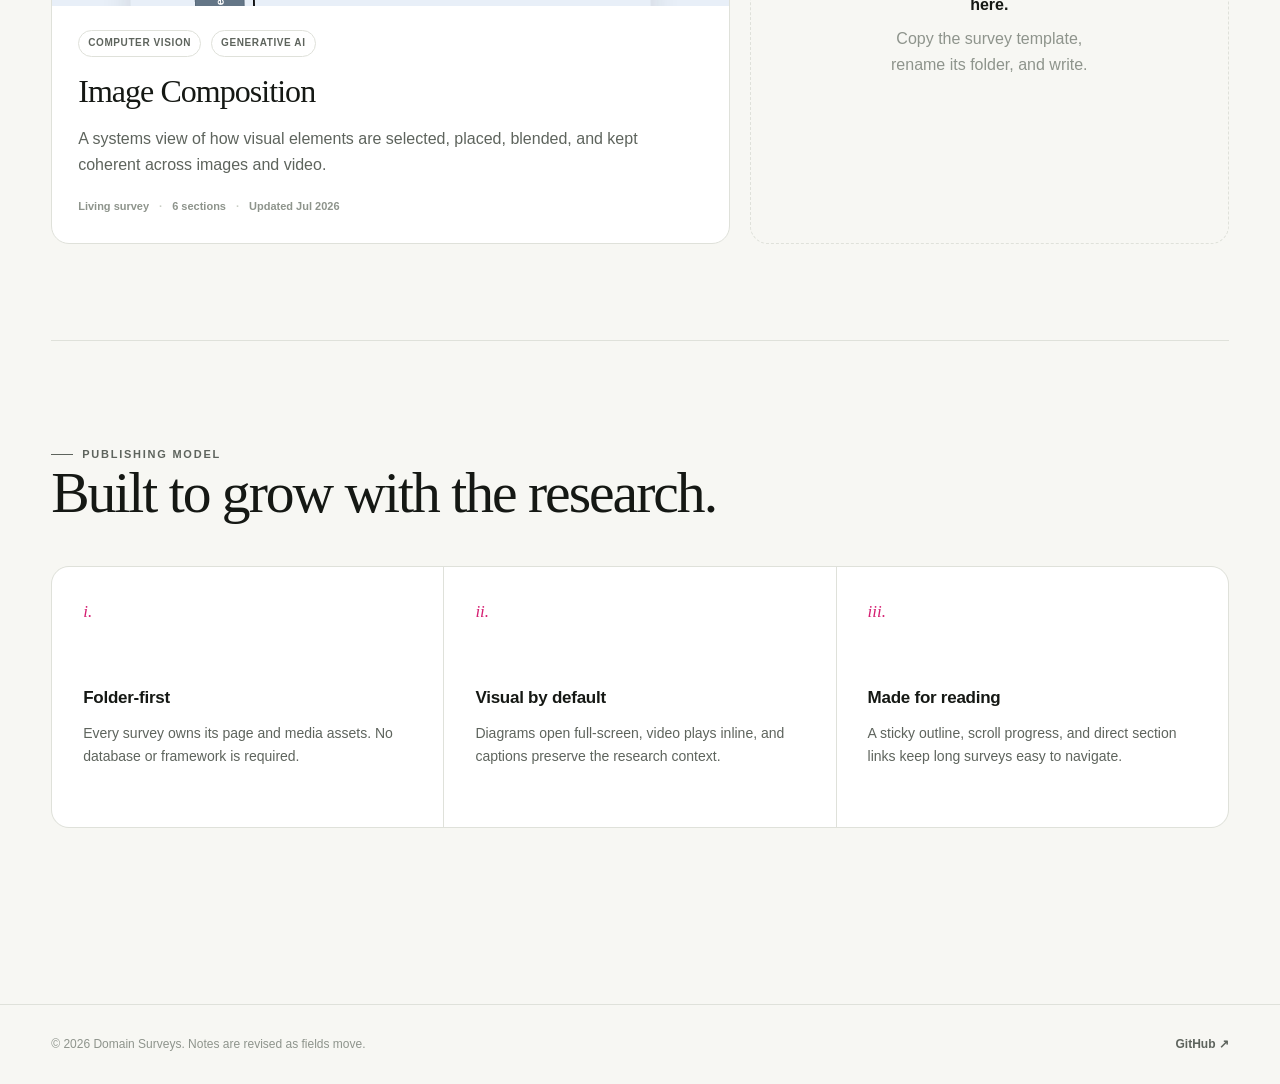
==== commit 6cb6b7f8: "Use editable taxonomy SVG and add subtopic image slots" ====
--- a/index.html
+++ b/index.html
@@ -99,7 +99,8 @@
             </div>
             <div class="preview-image">
               <img
-                src="./image-composition/assets/image-composition-taxonomy.png"
+                class="diagram-asset"
+                src="./image-composition/assets/image-composition-taxonomy.drawio.svg"
                 alt="Taxonomy diagram for the image composition survey"
                 width="875"
                 height="958"
@@ -134,7 +135,8 @@
               <div class="card-visual">
                 <span class="card-number">01</span>
                 <img
-                  src="./image-composition/assets/image-composition-taxonomy.png"
+                  class="diagram-asset"
+                  src="./image-composition/assets/image-composition-taxonomy.drawio.svg"
                   alt=""
                   width="875"
                   height="958"
--- a/assets/styles.css
+++ b/assets/styles.css
@@ -102,6 +102,10 @@
   max-width: 100%;
 }
 
+.diagram-asset {
+  color-scheme: only light;
+}
+
 ::selection {
   background: var(--accent);
   color: #fff;
@@ -1220,6 +1224,222 @@
   color: var(--ink-soft);
 }
 
+.subtopic-jump-nav {
+  display: grid;
+  grid-template-columns: repeat(2, minmax(0, 1fr));
+  margin-top: 38px;
+  overflow: hidden;
+  border: 1px solid var(--line);
+  border-radius: 14px;
+  background: var(--line);
+  gap: 1px;
+}
+
+.subtopic-jump-nav a {
+  position: relative;
+  padding: 12px 16px 12px 30px;
+  background: var(--paper-raised);
+  color: var(--ink-soft);
+  font-size: 12px;
+  font-weight: 650;
+  text-decoration: none;
+  transition:
+    color 160ms ease,
+    background 160ms ease;
+}
+
+.subtopic-jump-nav a::before {
+  position: absolute;
+  top: 50%;
+  left: 15px;
+  width: 5px;
+  height: 5px;
+  border-radius: 50%;
+  background: var(--line-strong);
+  content: "";
+  transform: translateY(-50%);
+}
+
+.subtopic-jump-nav a:hover {
+  background: var(--accent-soft);
+  color: var(--accent-ink);
+}
+
+.subtopic-jump-nav a:hover::before {
+  background: var(--accent);
+}
+
+.method-family {
+  margin-top: 78px;
+}
+
+.method-family-header {
+  display: flex;
+  align-items: end;
+  justify-content: space-between;
+  gap: 20px;
+  padding-bottom: 17px;
+  border-bottom: 1px solid var(--line-strong);
+}
+
+.method-family-header > div {
+  display: flex;
+  align-items: center;
+  gap: 12px;
+}
+
+.method-family-header h3 {
+  margin: 0;
+  font-family: var(--font-serif);
+  font-size: clamp(24px, 3vw, 34px);
+  font-weight: 500;
+  letter-spacing: -0.025em;
+  line-height: 1.1;
+}
+
+.method-family-header > span:last-child {
+  color: var(--ink-faint);
+  font-size: 10px;
+  font-weight: 750;
+  letter-spacing: 0.08em;
+  text-transform: uppercase;
+}
+
+.method-family-index {
+  display: grid;
+  width: 29px;
+  height: 29px;
+  flex: 0 0 29px;
+  place-items: center;
+  border: 1px solid var(--accent);
+  border-radius: 50%;
+  color: var(--accent);
+  font-family: var(--font-serif);
+  font-size: 12px;
+  font-style: italic;
+}
+
+.method-list {
+  display: grid;
+}
+
+.method-entry {
+  display: grid;
+  grid-template-columns: minmax(0, 1.35fr) minmax(190px, 0.65fr);
+  align-items: center;
+  gap: clamp(24px, 4vw, 46px);
+  padding: 34px 0;
+  border-bottom: 1px solid var(--line);
+  scroll-margin-top: 116px;
+}
+
+.method-image-slot {
+  position: relative;
+  display: grid;
+  aspect-ratio: 16 / 10;
+  place-items: center;
+  margin: 0;
+  overflow: hidden;
+  border: 1px dashed var(--line-strong);
+  border-radius: 14px;
+  background:
+    linear-gradient(135deg, color-mix(in srgb, var(--line) 22%, transparent), transparent 45%),
+    var(--paper-raised);
+}
+
+.method-image-slot::before,
+.method-image-slot::after {
+  position: absolute;
+  width: 19px;
+  height: 19px;
+  border-color: var(--line-strong);
+  border-style: solid;
+  content: "";
+}
+
+.method-image-slot::before {
+  top: 10px;
+  left: 10px;
+  border-width: 1px 0 0 1px;
+}
+
+.method-image-slot::after {
+  right: 10px;
+  bottom: 10px;
+  border-width: 0 1px 1px 0;
+}
+
+.method-image-slot img {
+  width: 100%;
+  height: 100%;
+  object-fit: contain;
+}
+
+.image-placeholder {
+  display: grid;
+  place-items: center;
+  color: var(--ink-faint);
+  text-align: center;
+}
+
+.placeholder-mark {
+  display: grid;
+  width: 39px;
+  height: 39px;
+  place-items: center;
+  margin-bottom: 13px;
+  border: 1px solid var(--line-strong);
+  border-radius: 50%;
+  background: var(--paper);
+  color: var(--accent);
+  font-family: var(--font-serif);
+  font-size: 23px;
+  font-weight: 400;
+}
+
+.image-placeholder strong {
+  color: var(--ink-soft);
+  font-size: 11px;
+  letter-spacing: 0.08em;
+  text-transform: uppercase;
+}
+
+.image-placeholder code {
+  margin-top: 5px;
+  color: var(--ink-faint);
+  font-family: ui-monospace, SFMono-Regular, Menlo, Consolas, monospace;
+  font-size: 9px;
+}
+
+.method-copy {
+  min-width: 0;
+}
+
+.method-index {
+  display: block;
+  margin-bottom: 23px;
+  color: var(--accent);
+  font-size: 9px;
+  font-weight: 850;
+  letter-spacing: 0.13em;
+}
+
+.method-copy h4 {
+  margin: 0 0 10px;
+  font-family: var(--font-serif);
+  font-size: clamp(25px, 3vw, 36px);
+  font-weight: 500;
+  letter-spacing: -0.03em;
+  line-height: 1.08;
+}
+
+.method-copy p {
+  margin: 0;
+  color: var(--ink-soft);
+  font-size: 13px;
+  line-height: 1.65;
+}
+
 .video-frame {
   overflow: hidden;
   margin: 38px 0 0;
@@ -1599,6 +1819,32 @@
     grid-template-columns: 1fr;
   }
 
+  .subtopic-jump-nav {
+    grid-template-columns: 1fr;
+  }
+
+  .method-family {
+    margin-top: 62px;
+  }
+
+  .method-family-header {
+    align-items: start;
+    flex-direction: column;
+  }
+
+  .method-entry {
+    grid-template-columns: 1fr;
+    gap: 21px;
+  }
+
+  .method-copy {
+    padding: 0 4px 4px;
+  }
+
+  .method-index {
+    margin-bottom: 14px;
+  }
+
   .media-toolbar {
     align-items: start;
     flex-direction: column;
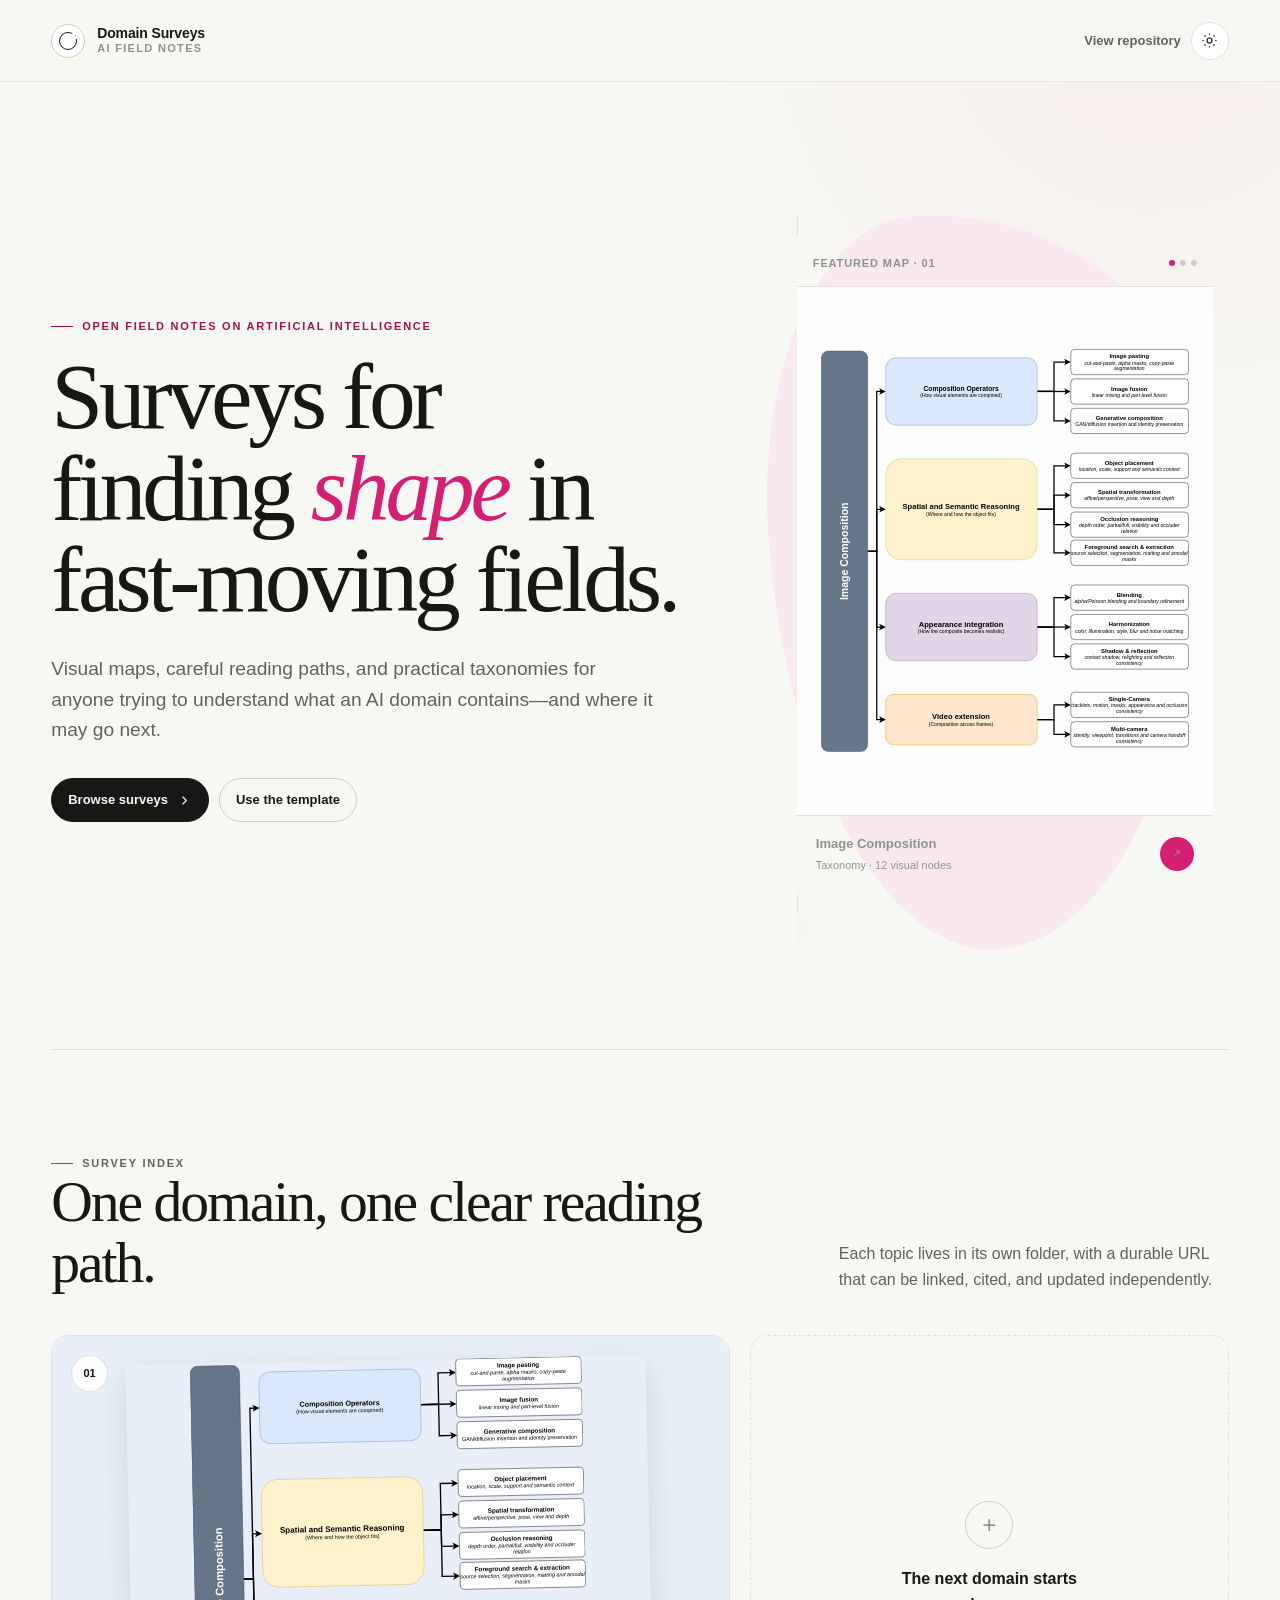
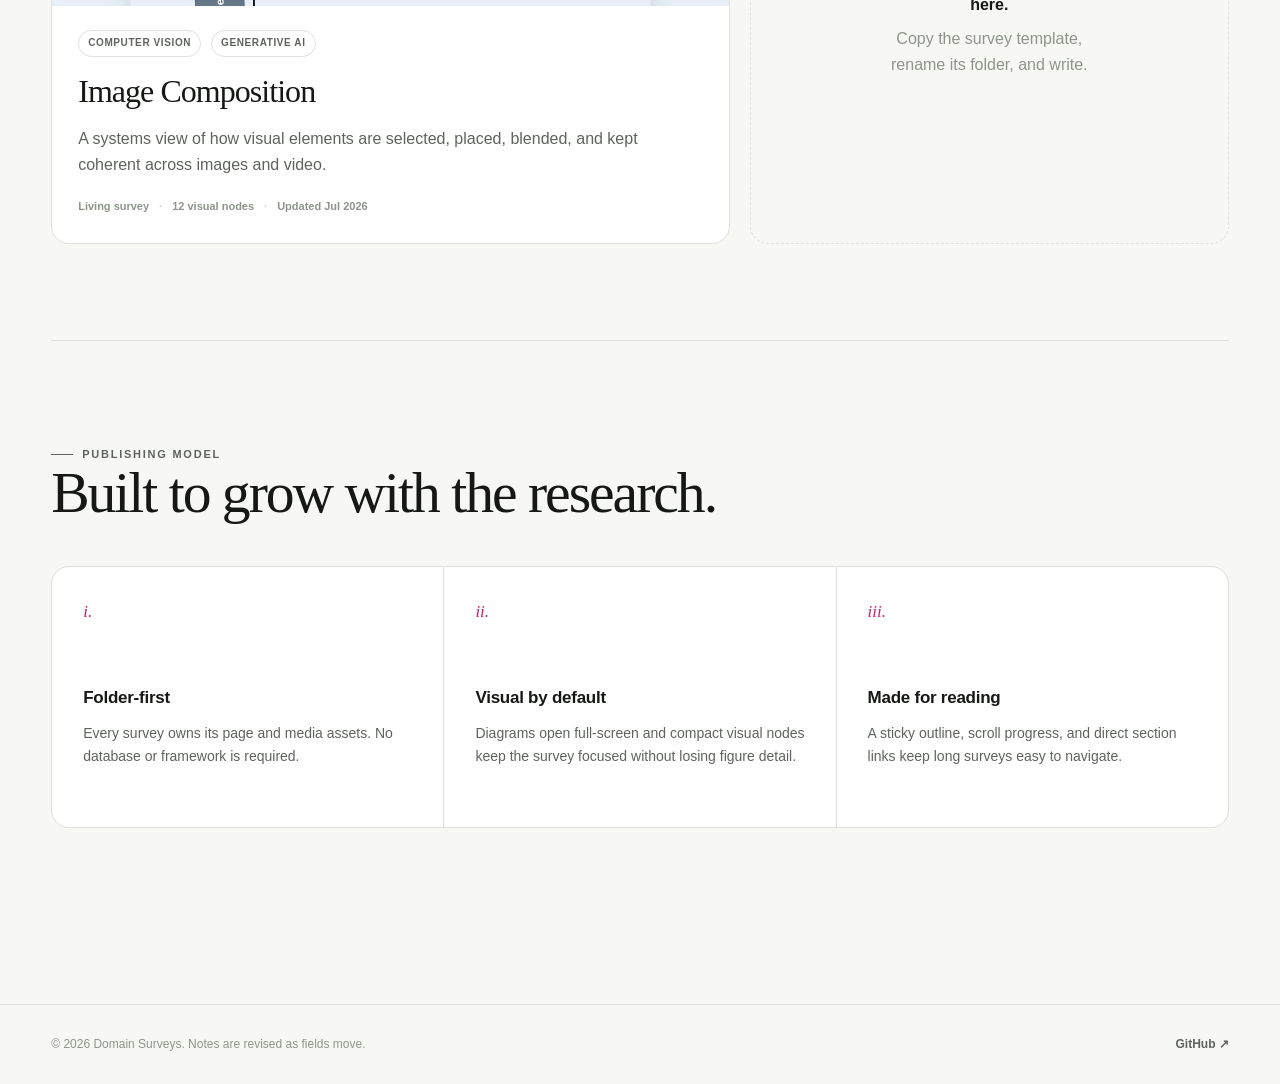
==== commit 0a1050a2: "Turn taxonomy branches into visual popup nodes" ====
--- a/index.html
+++ b/index.html
@@ -10,7 +10,7 @@
     <meta name="theme-color" content="#f7f7f3" />
     <title>Domain Surveys — Visual field notes on AI</title>
     <link rel="icon" href="./assets/favicon.svg" type="image/svg+xml" />
-    <link rel="stylesheet" href="./assets/styles.css" />
+    <link rel="stylesheet" href="./assets/styles.css?v=20260730-3" />
     <script>
       (() => {
         const saved = localStorage.getItem("domain-surveys-theme");
@@ -109,7 +109,7 @@
             <div class="preview-caption">
               <span>
                 <strong>Image Composition</strong>
-                <span>Taxonomy · methods · media</span>
+                <span>Taxonomy · 12 visual nodes</span>
               </span>
               <span class="circle-arrow" aria-hidden="true">↗</span>
             </div>
@@ -155,7 +155,7 @@
                 </p>
                 <div class="card-meta">
                   <span>Living survey</span>
-                  <span>6 sections</span>
+                  <span>12 visual nodes</span>
                   <span>Updated Jul 2026</span>
                 </div>
               </div>
@@ -191,8 +191,8 @@
             <span class="principle-index">ii.</span>
             <h3>Visual by default</h3>
             <p>
-              Diagrams open full-screen, video plays inline, and captions preserve the research
-              context.
+              Diagrams open full-screen and compact visual nodes keep the survey focused without
+              losing figure detail.
             </p>
           </article>
           <article class="principle">
@@ -212,6 +212,6 @@
       <a href="https://github.com/khengyun/domain-surveys">GitHub ↗</a>
     </footer>
 
-    <script src="./assets/site.js"></script>
+    <script src="./assets/site.js?v=20260730-3"></script>
   </body>
 </html>
--- a/assets/styles.css
+++ b/assets/styles.css
@@ -740,6 +740,9 @@
   align-self: start;
   height: calc(100vh - 136px);
   padding: 38px 0 28px;
+  overflow-y: auto;
+  scrollbar-width: thin;
+  scrollbar-color: var(--line-strong) transparent;
 }
 
 .rail-back {
@@ -825,18 +828,86 @@
   font-weight: 760;
 }
 
-.rail-nav a.is-active::before {
+.rail-nav a.is-active::before,
+.rail-nav a.is-ancestor::before {
   width: 2px;
   background: var(--accent);
 }
 
+.rail-nav a.is-ancestor {
+  color: var(--ink);
+  font-weight: 760;
+}
+
+.rail-nav-group {
+  display: grid;
+  gap: 2px;
+}
+
+.rail-parent {
+  display: flex !important;
+  align-items: center;
+  justify-content: space-between;
+  gap: 8px;
+}
+
+.rail-parent::after {
+  color: var(--ink-faint);
+  content: "⌄";
+  font-size: 11px;
+  font-weight: 500;
+}
+
+.rail-children {
+  position: relative;
+  display: grid;
+  gap: 1px;
+  margin: 3px 0 9px 12px;
+  padding: 3px 0 4px 18px;
+}
+
+.rail-children::before {
+  position: absolute;
+  top: 3px;
+  bottom: 4px;
+  left: 0;
+  width: 1px;
+  background: var(--line);
+  content: "";
+}
+
+.rail-children a {
+  padding: 5px 7px 5px 0;
+  font-size: 11px;
+  line-height: 1.28;
+}
+
+.rail-children a::before {
+  top: 2px;
+  bottom: 2px;
+  left: -18px;
+}
+
+.rail-children a::after {
+  position: absolute;
+  top: 50%;
+  left: -18px;
+  width: 10px;
+  height: 1px;
+  background: var(--line);
+  content: "";
+}
+
+.rail-children a:hover::after,
+.rail-children a.is-active::after {
+  background: var(--accent);
+}
+
 .rail-status {
-  position: absolute;
-  bottom: 24px;
-  left: 15px;
   display: flex;
   align-items: center;
   gap: 8px;
+  margin: 36px 0 0 15px;
   color: var(--ink-faint);
   font-size: 10px;
   font-weight: 700;
@@ -1321,65 +1392,68 @@
 
 .method-list {
   display: grid;
-}
-
-.method-entry {
-  display: grid;
-  grid-template-columns: minmax(0, 1.35fr) minmax(190px, 0.65fr);
+  grid-template-columns: repeat(2, minmax(0, 1fr));
+  gap: 12px;
+  margin-top: 24px;
+}
+
+.method-node {
+  position: relative;
+  display: flex;
+  min-height: 220px;
+  flex-direction: column;
+  padding: 22px;
+  overflow: hidden;
+  border: 1px solid var(--line);
+  border-radius: 14px;
+  background: var(--paper-raised);
+  color: var(--ink);
+  text-align: left;
+  cursor: pointer;
+  scroll-margin-top: 116px;
+  transition:
+    transform 180ms ease,
+    border-color 180ms ease,
+    box-shadow 180ms ease;
+}
+
+.method-node::before {
+  position: absolute;
+  top: 0;
+  left: 0;
+  width: 0;
+  height: 3px;
+  background: var(--accent);
+  content: "";
+  transition: width 220ms ease;
+}
+
+.method-node:hover {
+  z-index: 1;
+  transform: translateY(-3px);
+  border-color: var(--line-strong);
+  box-shadow: var(--shadow-small);
+}
+
+.method-node:hover::before,
+.method-node:focus-visible::before {
+  width: 100%;
+}
+
+.method-node:focus-visible {
+  outline: 2px solid var(--accent);
+  outline-offset: 3px;
+}
+
+.method-node:last-child:nth-child(odd) {
+  grid-column: 1 / -1;
+}
+
+.method-node-top {
+  display: flex;
   align-items: center;
-  gap: clamp(24px, 4vw, 46px);
-  padding: 34px 0;
-  border-bottom: 1px solid var(--line);
-  scroll-margin-top: 116px;
-}
-
-.method-image-slot {
-  position: relative;
-  display: grid;
-  aspect-ratio: 16 / 10;
-  place-items: center;
-  margin: 0;
-  overflow: hidden;
-  border: 1px dashed var(--line-strong);
-  border-radius: 14px;
-  background:
-    linear-gradient(135deg, color-mix(in srgb, var(--line) 22%, transparent), transparent 45%),
-    var(--paper-raised);
-}
-
-.method-image-slot::before,
-.method-image-slot::after {
-  position: absolute;
-  width: 19px;
-  height: 19px;
-  border-color: var(--line-strong);
-  border-style: solid;
-  content: "";
-}
-
-.method-image-slot::before {
-  top: 10px;
-  left: 10px;
-  border-width: 1px 0 0 1px;
-}
-
-.method-image-slot::after {
-  right: 10px;
-  bottom: 10px;
-  border-width: 0 1px 1px 0;
-}
-
-.method-image-slot img {
-  width: 100%;
-  height: 100%;
-  object-fit: contain;
-}
-
-.image-placeholder {
-  display: grid;
-  place-items: center;
-  color: var(--ink-faint);
-  text-align: center;
+  justify-content: space-between;
+  gap: 16px;
 }
 
 .placeholder-mark {
@@ -1397,47 +1471,73 @@
   font-weight: 400;
 }
 
-.image-placeholder strong {
-  color: var(--ink-soft);
-  font-size: 11px;
-  letter-spacing: 0.08em;
-  text-transform: uppercase;
-}
-
-.image-placeholder code {
-  margin-top: 5px;
-  color: var(--ink-faint);
-  font-family: ui-monospace, SFMono-Regular, Menlo, Consolas, monospace;
-  font-size: 9px;
-}
-
-.method-copy {
-  min-width: 0;
-}
-
 .method-index {
   display: block;
-  margin-bottom: 23px;
+  margin: 0;
   color: var(--accent);
   font-size: 9px;
   font-weight: 850;
   letter-spacing: 0.13em;
 }
 
-.method-copy h4 {
-  margin: 0 0 10px;
+.method-node-icon {
+  display: grid;
+  width: 31px;
+  height: 31px;
+  flex: 0 0 31px;
+  place-items: center;
+  border: 1px solid var(--line-strong);
+  border-radius: 50%;
+  color: var(--accent);
   font-family: var(--font-serif);
-  font-size: clamp(25px, 3vw, 36px);
+  font-size: 19px;
+  transition:
+    background 180ms ease,
+    color 180ms ease,
+    transform 180ms ease;
+}
+
+.method-node:hover .method-node-icon {
+  background: var(--accent);
+  color: white;
+  transform: rotate(45deg);
+}
+
+.method-node-title {
+  display: block;
+  margin: 28px 0 10px;
+  font-family: var(--font-serif);
+  font-size: clamp(25px, 2.6vw, 34px);
   font-weight: 500;
   letter-spacing: -0.03em;
   line-height: 1.08;
 }
 
-.method-copy p {
-  margin: 0;
+.method-node-description {
+  display: block;
+  max-width: 34em;
   color: var(--ink-soft);
   font-size: 13px;
   line-height: 1.65;
+}
+
+.method-node-action {
+  display: flex;
+  align-items: center;
+  justify-content: space-between;
+  gap: 12px;
+  margin-top: auto;
+  padding-top: 26px;
+  color: var(--ink-faint);
+  font-size: 9px;
+  font-weight: 800;
+  letter-spacing: 0.1em;
+  text-transform: uppercase;
+}
+
+.method-node-action span {
+  color: var(--accent);
+  font-size: 15px;
 }
 
 .video-frame {
@@ -1594,6 +1694,149 @@
   max-width: none;
   max-height: none;
   cursor: zoom-out;
+}
+
+.node-dialog {
+  width: min(94vw, 1080px);
+  max-width: none;
+  max-height: 94vh;
+  padding: 0;
+  overflow: hidden;
+  border: 1px solid var(--line-strong);
+  border-radius: var(--radius-medium);
+  background: var(--paper-raised);
+  color: var(--ink);
+  box-shadow: 0 30px 100px rgba(0, 0, 0, 0.3);
+}
+
+.node-dialog::backdrop {
+  background: rgba(12, 13, 11, 0.76);
+  backdrop-filter: blur(7px);
+}
+
+.node-dialog-header {
+  display: flex;
+  min-height: 64px;
+  align-items: center;
+  justify-content: space-between;
+  gap: 20px;
+  padding: 10px 12px 10px 20px;
+  border-bottom: 1px solid var(--line);
+}
+
+.node-dialog-header > div {
+  display: flex;
+  min-width: 0;
+  align-items: baseline;
+  gap: 12px;
+}
+
+.node-dialog-header span {
+  flex: 0 0 auto;
+  color: var(--accent);
+  font-size: 9px;
+  font-weight: 850;
+  letter-spacing: 0.13em;
+}
+
+.node-dialog-header strong {
+  overflow: hidden;
+  font-family: var(--font-serif);
+  font-size: 20px;
+  font-weight: 500;
+  text-overflow: ellipsis;
+  white-space: nowrap;
+}
+
+.node-dialog-body {
+  max-height: calc(94vh - 65px);
+  overflow-y: auto;
+}
+
+.node-dialog-canvas {
+  display: grid;
+  min-height: min(66vh, 650px);
+  place-items: center;
+  padding: clamp(18px, 4vw, 42px);
+  background:
+    linear-gradient(45deg, #f1f2ee 25%, transparent 25%),
+    linear-gradient(-45deg, #f1f2ee 25%, transparent 25%),
+    linear-gradient(45deg, transparent 75%, #f1f2ee 75%),
+    linear-gradient(-45deg, transparent 75%, #f1f2ee 75%),
+    #fafaf8;
+  background-position: 0 0, 0 8px, 8px -8px, -8px 0;
+  background-size: 16px 16px;
+}
+
+[data-theme="dark"] .node-dialog-canvas {
+  background:
+    linear-gradient(45deg, #20231f 25%, transparent 25%),
+    linear-gradient(-45deg, #20231f 25%, transparent 25%),
+    linear-gradient(45deg, transparent 75%, #20231f 75%),
+    linear-gradient(-45deg, transparent 75%, #20231f 75%),
+    #181b17;
+  background-position: 0 0, 0 8px, 8px -8px, -8px 0;
+  background-size: 16px 16px;
+}
+
+.node-dialog-canvas img {
+  width: auto;
+  max-width: 100%;
+  max-height: 62vh;
+  object-fit: contain;
+  box-shadow: 0 12px 38px rgba(20, 23, 18, 0.18);
+}
+
+.node-dialog-placeholder {
+  display: grid;
+  place-items: center;
+  color: var(--ink-faint);
+  text-align: center;
+}
+
+.node-dialog-placeholder .placeholder-mark {
+  margin-bottom: 16px;
+}
+
+.node-dialog-placeholder strong {
+  color: var(--ink-soft);
+  font-size: 12px;
+  letter-spacing: 0.08em;
+  text-transform: uppercase;
+}
+
+.node-dialog-placeholder > span:not(.placeholder-mark) {
+  margin-top: 8px;
+  font-size: 11px;
+}
+
+.node-dialog-placeholder code {
+  margin-top: 5px;
+  color: var(--accent);
+  font-family: ui-monospace, SFMono-Regular, Menlo, Consolas, monospace;
+  font-size: 10px;
+}
+
+.node-dialog-caption {
+  display: flex;
+  align-items: start;
+  justify-content: space-between;
+  gap: 28px;
+  padding: 18px 21px;
+  border-top: 1px solid var(--line);
+}
+
+.node-dialog-caption p {
+  max-width: 650px;
+  margin: 0;
+  color: var(--ink-soft);
+  font-size: 13px;
+}
+
+.node-dialog-caption > span {
+  flex: 0 0 auto;
+  color: var(--ink-faint);
+  font-size: 10px;
 }
 
 .mobile-rail-toggle {
@@ -1697,11 +1940,6 @@
     margin-bottom: 32px;
   }
 
-  .rail-status {
-    position: static;
-    margin: 36px 0 0 15px;
-  }
-
   .mobile-rail-toggle {
     display: inline-flex;
   }
@@ -1832,17 +2070,13 @@
     flex-direction: column;
   }
 
-  .method-entry {
+  .method-list {
     grid-template-columns: 1fr;
-    gap: 21px;
-  }
-
-  .method-copy {
-    padding: 0 4px 4px;
-  }
-
-  .method-index {
-    margin-bottom: 14px;
+  }
+
+  .method-node,
+  .method-node:last-child:nth-child(odd) {
+    grid-column: auto;
   }
 
   .media-toolbar {
@@ -1881,6 +2115,27 @@
     max-height: none;
     border: 0;
     border-radius: 0;
+  }
+
+  .node-dialog {
+    width: 100vw;
+    height: 100vh;
+    max-height: none;
+    border: 0;
+    border-radius: 0;
+  }
+
+  .node-dialog-body {
+    max-height: calc(100vh - 65px);
+  }
+
+  .node-dialog-canvas {
+    min-height: 62vh;
+  }
+
+  .node-dialog-caption {
+    flex-direction: column;
+    gap: 8px;
   }
 }
 
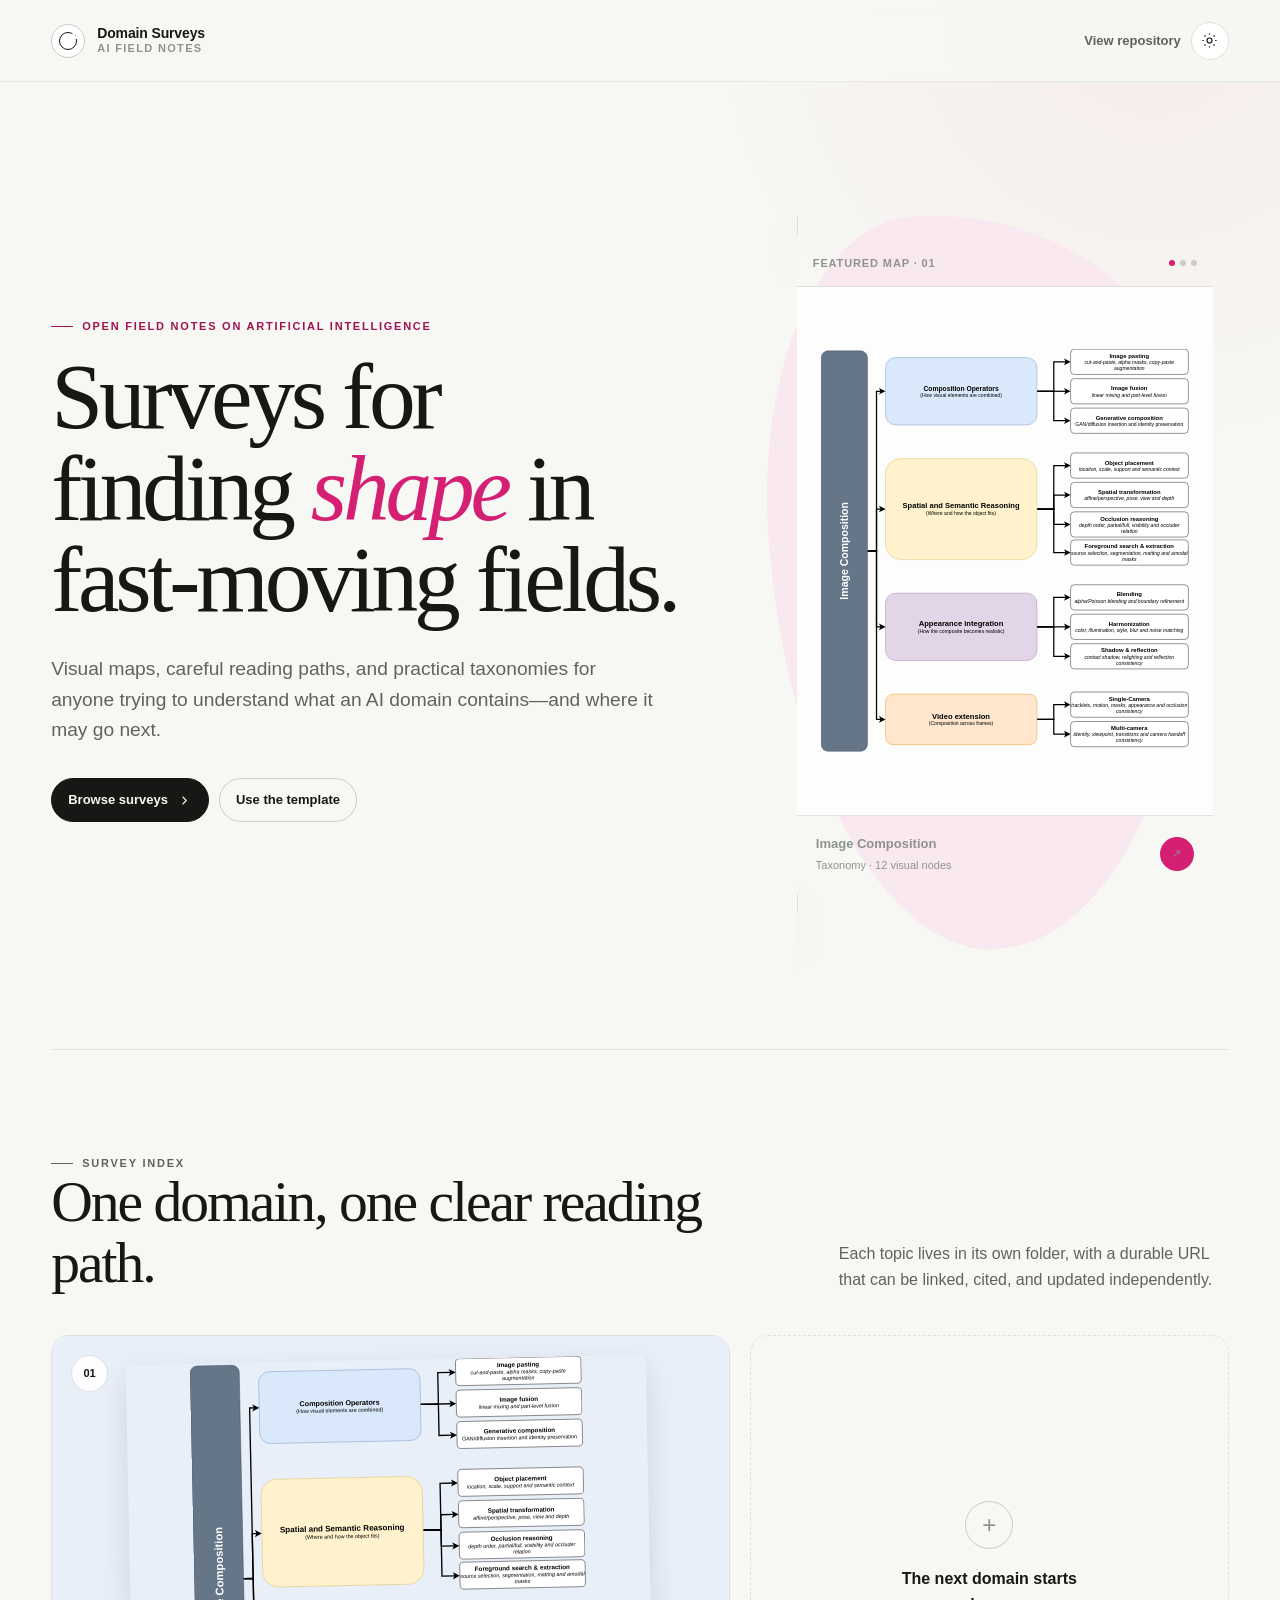
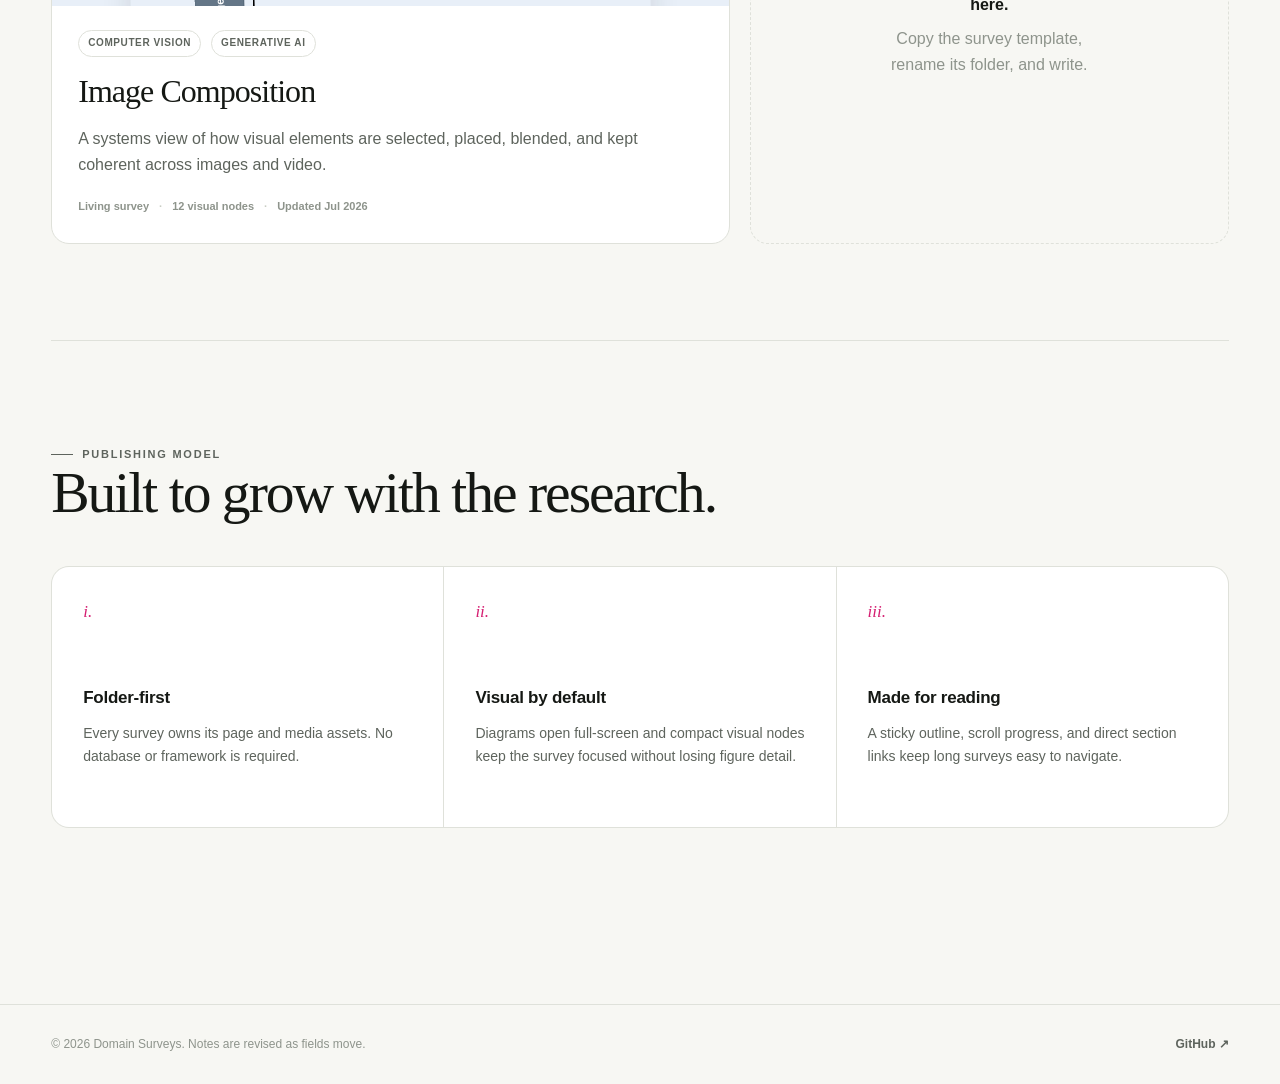
==== commit b8839191: "Add interactive draw.io diagram viewer" ====
--- a/index.html
+++ b/index.html
@@ -10,7 +10,7 @@
     <meta name="theme-color" content="#f7f7f3" />
     <title>Domain Surveys — Visual field notes on AI</title>
     <link rel="icon" href="./assets/favicon.svg" type="image/svg+xml" />
-    <link rel="stylesheet" href="./assets/styles.css?v=20260730-3" />
+    <link rel="stylesheet" href="./assets/styles.css?v=20260731-1" />
     <script>
       (() => {
         const saved = localStorage.getItem("domain-surveys-theme");
@@ -212,6 +212,6 @@
       <a href="https://github.com/khengyun/domain-surveys">GitHub ↗</a>
     </footer>
 
-    <script src="./assets/site.js?v=20260730-3"></script>
+    <script src="./assets/site.js?v=20260731-1"></script>
   </body>
 </html>
--- a/assets/styles.css
+++ b/assets/styles.css
@@ -1697,9 +1697,10 @@
 }
 
 .node-dialog {
-  width: min(94vw, 1080px);
+  width: min(96vw, 1560px);
+  height: min(94vh, 960px);
   max-width: none;
-  max-height: 94vh;
+  max-height: none;
   padding: 0;
   overflow: hidden;
   border: 1px solid var(--line-strong);
@@ -1710,131 +1711,264 @@
 }
 
 .node-dialog::backdrop {
-  background: rgba(12, 13, 11, 0.76);
+  background: rgba(5, 6, 5, 0.9);
   backdrop-filter: blur(7px);
 }
 
-.node-dialog-header {
+.node-dialog-body {
+  display: grid;
+  height: 100%;
+  grid-template-columns: minmax(0, 1fr) minmax(320px, 27%);
+}
+
+.node-dialog-viewer {
+  min-width: 0;
+  min-height: 0;
+  background: #080908;
+}
+
+.node-dialog-canvas {
+  position: relative;
+  width: 100%;
+  height: 100%;
+  overflow: hidden;
+  background: #080908;
+}
+
+.node-dialog-diagram {
+  width: 100%;
+  height: 100%;
+  overflow: hidden;
+  background: #fff;
+  color-scheme: only light;
+  isolation: isolate;
+}
+
+.node-dialog-placeholder {
+  position: absolute;
+  inset: 0;
+  display: grid;
+  grid-template-rows: auto auto auto;
+  place-content: center;
+  justify-items: center;
+  padding: 28px;
+  color: #858a82;
+  text-align: center;
+}
+
+.node-dialog-placeholder[hidden],
+.node-dialog-diagram[hidden],
+.node-dialog-controls[hidden],
+.node-dialog-gesture[hidden] {
+  display: none;
+}
+
+.node-dialog-placeholder .placeholder-mark {
+  margin-bottom: 8px;
+  border-color: #4c514a;
+}
+
+.node-dialog-placeholder.is-loading .placeholder-mark {
+  animation: node-dialog-loading 1s linear infinite;
+}
+
+.node-dialog-placeholder strong {
+  color: #b9bdb5;
+  font-size: 12px;
+  letter-spacing: 0.08em;
+  text-transform: uppercase;
+}
+
+.node-dialog-placeholder strong + span {
+  max-width: 360px;
+  margin-top: 8px;
+  color: #777d75;
+  font-size: 11px;
+  line-height: 1.55;
+}
+
+.node-dialog-controls {
+  position: absolute;
+  z-index: 5;
+  top: 16px;
+  left: 16px;
+  display: flex;
+  overflow: hidden;
+  border: 1px solid rgba(20, 23, 19, 0.16);
+  border-radius: 999px;
+  background: rgba(255, 255, 255, 0.9);
+  box-shadow: 0 6px 20px rgba(0, 0, 0, 0.14);
+  color: #20231f;
+  backdrop-filter: blur(8px);
+}
+
+.node-dialog-controls button {
+  min-width: 38px;
+  height: 36px;
+  padding: 0 11px;
+  border: 0;
+  border-right: 1px solid rgba(20, 23, 19, 0.12);
+  background: transparent;
+  color: inherit;
+  cursor: pointer;
+  font-size: 15px;
+  font-weight: 700;
+  line-height: 1;
+}
+
+.node-dialog-controls button:last-child {
+  border-right: 0;
+}
+
+.node-dialog-controls button:hover,
+.node-dialog-controls button:focus-visible {
+  background: rgba(213, 31, 114, 0.1);
+  color: #b0175f;
+  outline: 0;
+}
+
+.node-dialog-controls button[data-node-dialog-fit] {
+  min-width: 50px;
+  font-size: 10px;
+  letter-spacing: 0.06em;
+  text-transform: uppercase;
+}
+
+.node-dialog-gesture {
+  position: absolute;
+  z-index: 4;
+  bottom: 16px;
+  left: 50%;
+  margin: 0;
+  padding: 7px 11px;
+  transform: translateX(-50%);
+  border: 1px solid rgba(255, 255, 255, 0.16);
+  border-radius: 999px;
+  background: rgba(13, 15, 13, 0.78);
+  color: rgba(255, 255, 255, 0.74);
+  font-size: 10px;
+  line-height: 1.2;
+  pointer-events: none;
+  white-space: nowrap;
+}
+
+@keyframes node-dialog-loading {
+  to {
+    transform: rotate(1turn);
+  }
+}
+
+.node-dialog-panel {
+  display: flex;
+  min-width: 0;
+  min-height: 0;
+  flex-direction: column;
+  border-left: 1px solid var(--line);
+  background: var(--paper-raised);
+}
+
+.node-dialog-panel-header {
   display: flex;
   min-height: 64px;
   align-items: center;
   justify-content: space-between;
   gap: 20px;
-  padding: 10px 12px 10px 20px;
+  padding: 12px 16px 12px 24px;
   border-bottom: 1px solid var(--line);
 }
 
-.node-dialog-header > div {
-  display: flex;
-  min-width: 0;
-  align-items: baseline;
-  gap: 12px;
-}
-
-.node-dialog-header span {
-  flex: 0 0 auto;
+.node-dialog-panel-header > span {
   color: var(--accent);
   font-size: 9px;
   font-weight: 850;
   letter-spacing: 0.13em;
-}
-
-.node-dialog-header strong {
-  overflow: hidden;
+  text-transform: uppercase;
+}
+
+.node-dialog-close {
+  display: grid;
+  width: 36px;
+  height: 36px;
+  padding: 0;
+  place-items: center;
+  border: 1px solid var(--line);
+  border-radius: 50%;
+  background: transparent;
+  color: var(--ink-soft);
+  cursor: pointer;
+  font-size: 23px;
+  font-weight: 300;
+  line-height: 1;
+  transition:
+    border-color 160ms ease,
+    color 160ms ease,
+    transform 160ms ease;
+}
+
+.node-dialog-close:hover,
+.node-dialog-close:focus-visible {
+  border-color: var(--accent);
+  color: var(--accent);
+  transform: rotate(90deg);
+}
+
+.node-dialog-panel-content {
+  padding: clamp(28px, 4vw, 52px) 24px;
+  overflow-y: auto;
+}
+
+.node-dialog-kicker {
+  margin: 0 0 16px;
+  color: var(--accent);
+  font-size: 9px;
+  font-weight: 850;
+  letter-spacing: 0.14em;
+  text-transform: uppercase;
+}
+
+.node-dialog-panel-content h2 {
+  margin: 0;
   font-family: var(--font-serif);
-  font-size: 20px;
+  font-size: clamp(32px, 3.2vw, 48px);
   font-weight: 500;
-  text-overflow: ellipsis;
-  white-space: nowrap;
-}
-
-.node-dialog-body {
-  max-height: calc(94vh - 65px);
-  overflow-y: auto;
-}
-
-.node-dialog-canvas {
-  display: grid;
-  min-height: min(66vh, 650px);
-  place-items: center;
-  padding: clamp(18px, 4vw, 42px);
-  background:
-    linear-gradient(45deg, #f1f2ee 25%, transparent 25%),
-    linear-gradient(-45deg, #f1f2ee 25%, transparent 25%),
-    linear-gradient(45deg, transparent 75%, #f1f2ee 75%),
-    linear-gradient(-45deg, transparent 75%, #f1f2ee 75%),
-    #fafaf8;
-  background-position: 0 0, 0 8px, 8px -8px, -8px 0;
-  background-size: 16px 16px;
-}
-
-[data-theme="dark"] .node-dialog-canvas {
-  background:
-    linear-gradient(45deg, #20231f 25%, transparent 25%),
-    linear-gradient(-45deg, #20231f 25%, transparent 25%),
-    linear-gradient(45deg, transparent 75%, #20231f 75%),
-    linear-gradient(-45deg, transparent 75%, #20231f 75%),
-    #181b17;
-  background-position: 0 0, 0 8px, 8px -8px, -8px 0;
-  background-size: 16px 16px;
-}
-
-.node-dialog-canvas img {
-  width: auto;
-  max-width: 100%;
-  max-height: 62vh;
-  object-fit: contain;
-  box-shadow: 0 12px 38px rgba(20, 23, 18, 0.18);
-}
-
-.node-dialog-placeholder {
-  display: grid;
-  place-items: center;
+  letter-spacing: -0.035em;
+  line-height: 1.04;
+}
+
+.node-dialog-description {
+  margin: 24px 0 0;
+  color: var(--ink-soft);
+  font-size: 14px;
+  line-height: 1.75;
+}
+
+.node-dialog-asset {
+  display: grid;
+  gap: 8px;
+  margin-top: 36px;
+  padding-top: 20px;
+  border-top: 1px solid var(--line);
+}
+
+.node-dialog-asset span {
   color: var(--ink-faint);
-  text-align: center;
-}
-
-.node-dialog-placeholder .placeholder-mark {
-  margin-bottom: 16px;
-}
-
-.node-dialog-placeholder strong {
-  color: var(--ink-soft);
-  font-size: 12px;
-  letter-spacing: 0.08em;
+  font-size: 9px;
+  font-weight: 800;
+  letter-spacing: 0.12em;
   text-transform: uppercase;
 }
 
-.node-dialog-placeholder > span:not(.placeholder-mark) {
-  margin-top: 8px;
-  font-size: 11px;
-}
-
-.node-dialog-placeholder code {
-  margin-top: 5px;
+.node-dialog-asset code {
+  overflow-wrap: anywhere;
   color: var(--accent);
   font-family: ui-monospace, SFMono-Regular, Menlo, Consolas, monospace;
-  font-size: 10px;
-}
-
-.node-dialog-caption {
-  display: flex;
-  align-items: start;
-  justify-content: space-between;
-  gap: 28px;
-  padding: 18px 21px;
+  font-size: 11px;
+}
+
+.node-dialog-hint {
+  margin: auto 0 0;
+  padding: 18px 24px;
   border-top: 1px solid var(--line);
-}
-
-.node-dialog-caption p {
-  max-width: 650px;
-  margin: 0;
-  color: var(--ink-soft);
-  font-size: 13px;
-}
-
-.node-dialog-caption > span {
-  flex: 0 0 auto;
   color: var(--ink-faint);
   font-size: 10px;
 }
@@ -2119,23 +2253,46 @@
 
   .node-dialog {
     width: 100vw;
-    height: 100vh;
+    height: 100dvh;
     max-height: none;
     border: 0;
     border-radius: 0;
   }
 
   .node-dialog-body {
-    max-height: calc(100vh - 65px);
-  }
-
-  .node-dialog-canvas {
-    min-height: 62vh;
-  }
-
-  .node-dialog-caption {
-    flex-direction: column;
-    gap: 8px;
+    grid-template-rows: minmax(260px, 58vh) minmax(0, 1fr);
+    grid-template-columns: 1fr;
+  }
+
+  .node-dialog-panel {
+    border-top: 1px solid var(--line);
+    border-left: 0;
+  }
+
+  .node-dialog-panel-header {
+    min-height: 54px;
+    padding: 8px 14px 8px 20px;
+  }
+
+  .node-dialog-panel-content {
+    padding: 22px 20px 28px;
+  }
+
+  .node-dialog-panel-content h2 {
+    font-size: 32px;
+  }
+
+  .node-dialog-description {
+    margin-top: 16px;
+  }
+
+  .node-dialog-asset {
+    margin-top: 22px;
+    padding-top: 16px;
+  }
+
+  .node-dialog-hint {
+    display: none;
   }
 }
 
